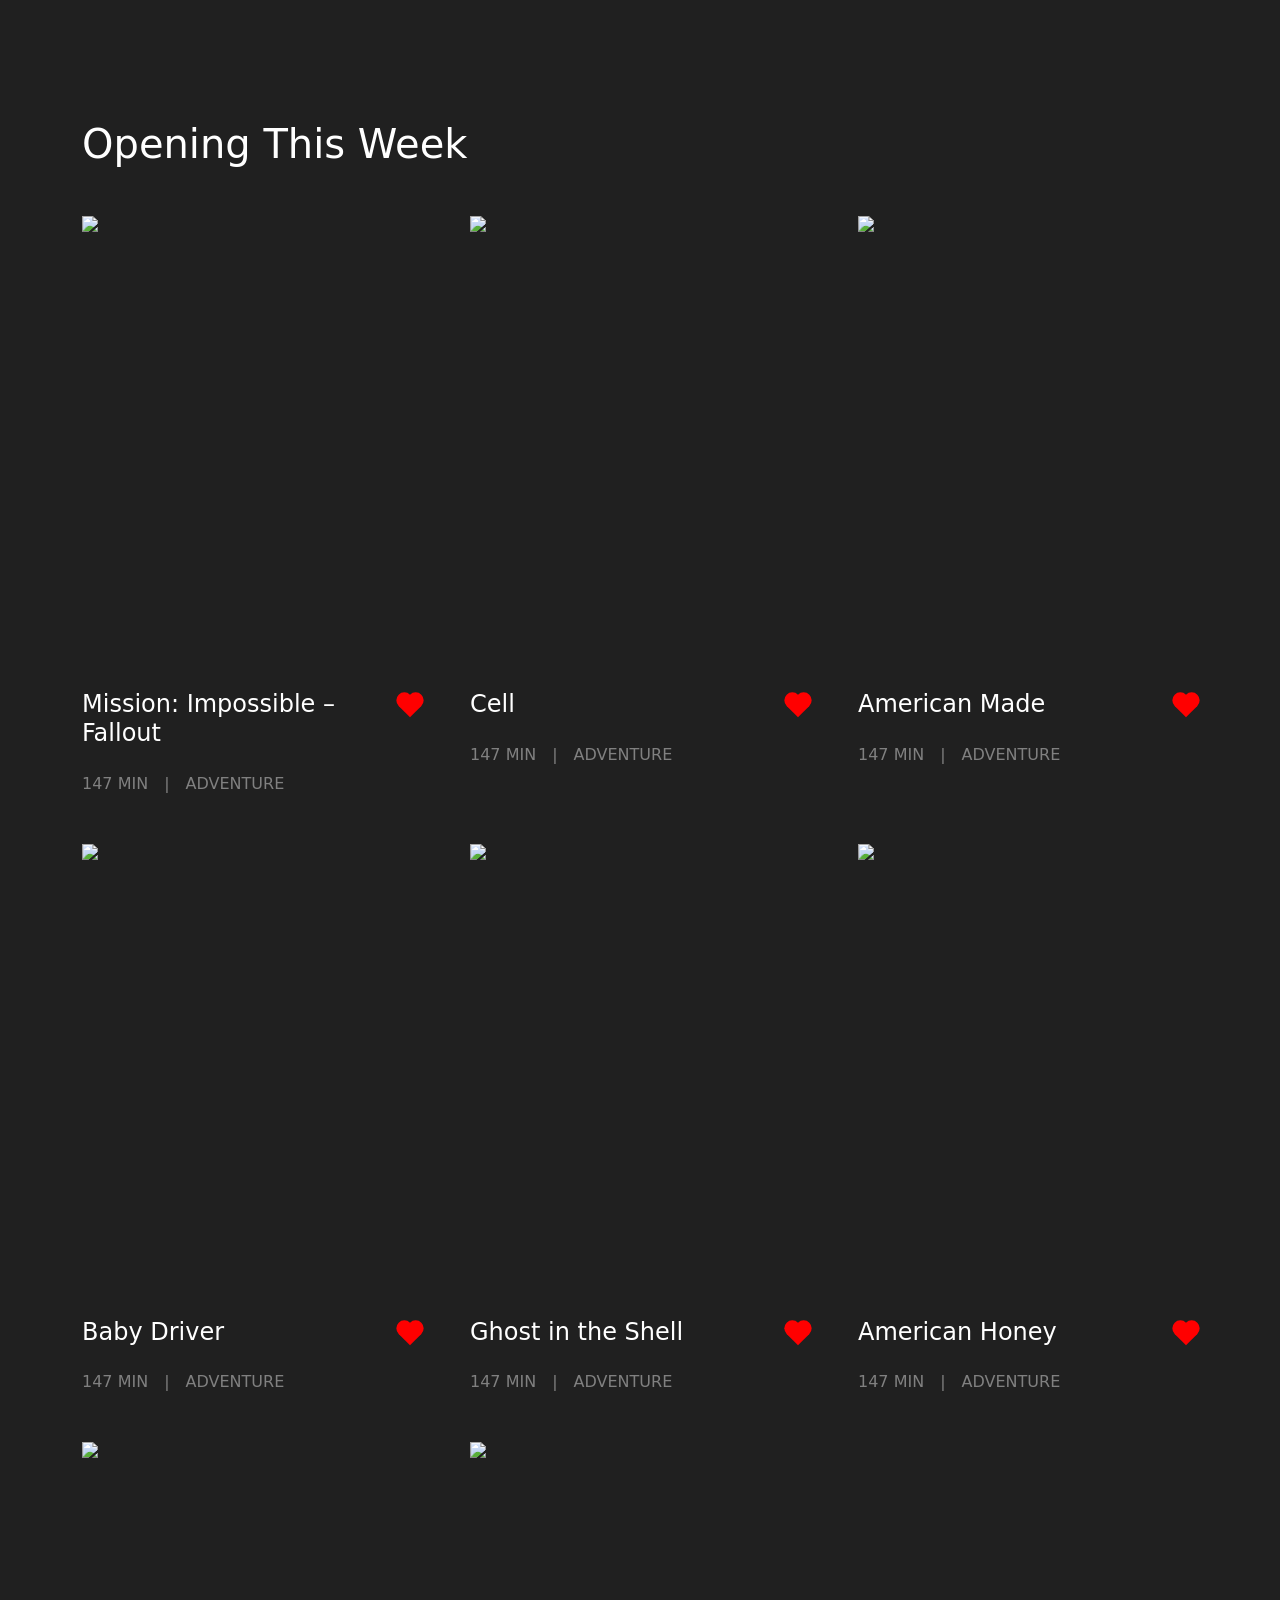
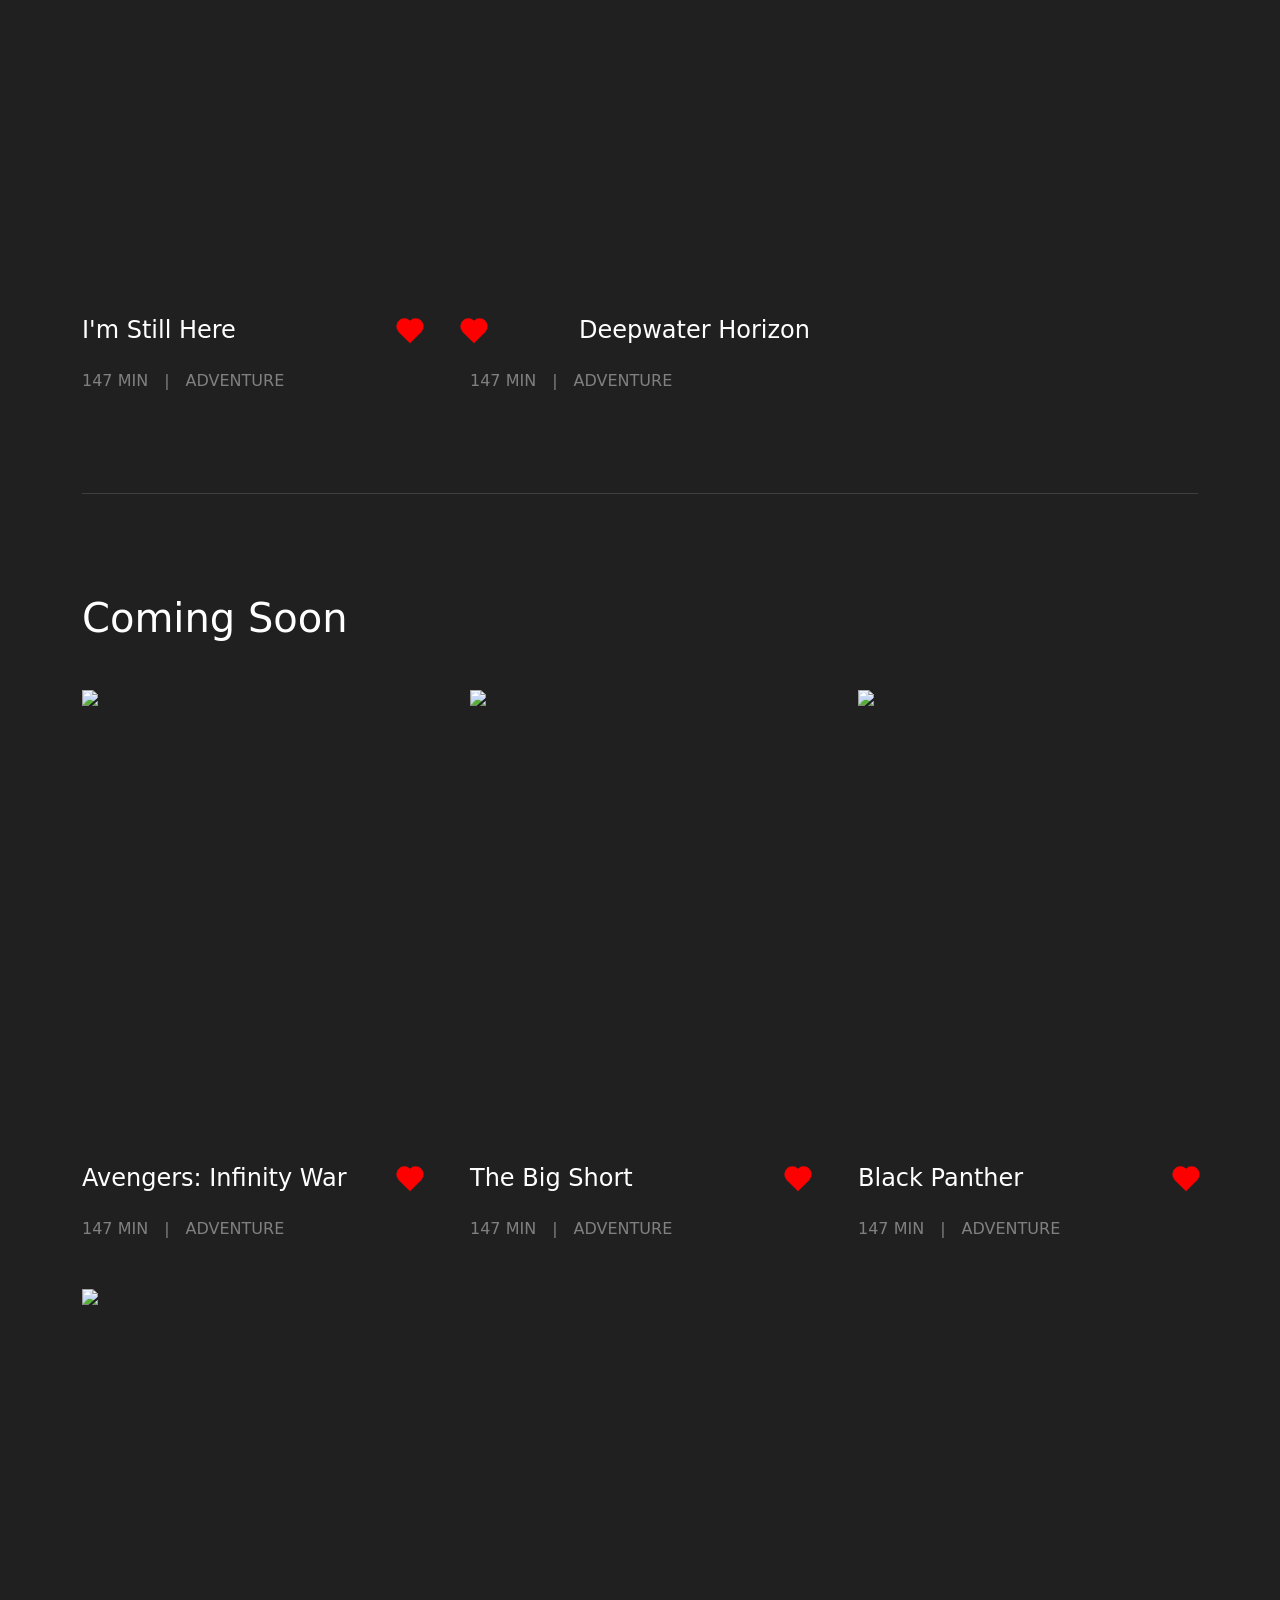
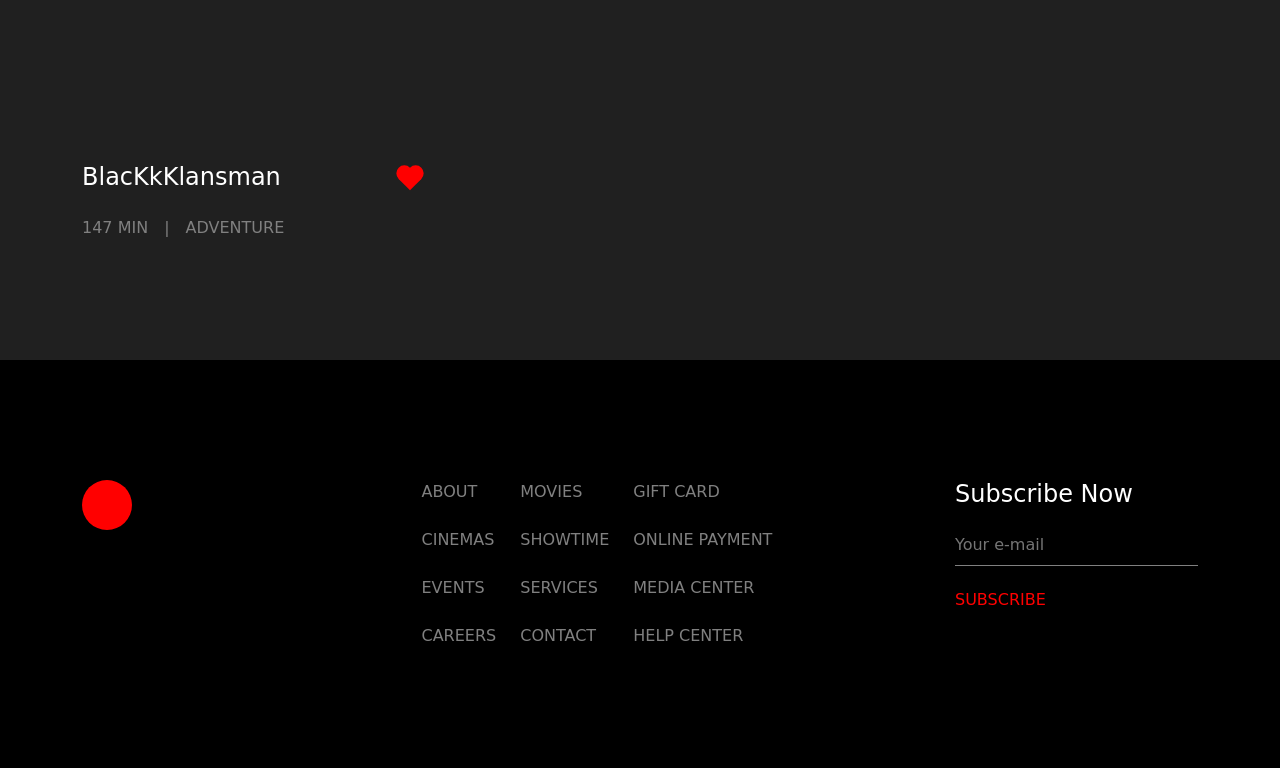
==== project-buildup/html/index.html @ dc5d534c "Add files via upload Jade's base files" ====
<!DOCTYPE html>
<html lang="en">
  <head>
    <meta charset="UTF-8" />
    <meta http-equiv="X-UA-Compatible" content="IE=edge" />
    <meta name="viewport" content="width=device-width, initial-scale=1.0" />
    <!-- Bootstrap CSS -->
    <link
      href="https://cdn.jsdelivr.net/npm/bootstrap@5.2.1/dist/css/bootstrap.min.css"
      rel="stylesheet"
      integrity="sha384-iYQeCzEYFbKjA/T2uDLTpkwGzCiq6soy8tYaI1GyVh/UjpbCx/TYkiZhlZB6+fzT"
      crossorigin="anonymous"
    />
    <!-- Custom CSS -->
    <link rel="stylesheet" href="../css/index.css" />
    <title>Build-Up Project</title>
  </head>
  <body>
    <div class="py-120px">
      <section id="opening-this-week">
        <div class="container">
          <h1 class="mb-5">Opening This Week</h1>
          <div class="row g-5">
            <div class="col-12 col-md-6 col-xl-4 col-xxl-3">
              <div class="card-movie d-flex flex-column g-4">
                <img
                  class="poster"
                  src="https://m.media-amazon.com/images/M/MV5BNjRlZmM0ODktY2RjNS00ZDdjLWJhZGYtNDljNWZkMGM5MTg0XkEyXkFqcGdeQXVyNjAwMjI5MDk@._V1_FMjpg_UX1000_.jpg"
                />
                <div class="d-flex flex-row g-3 justify-content-between">
                  <h4>Mission: Impossible – Fallout</h4>
                  <div class="heart"></div>
                </div>
                <div class="d-flex flex-row g-3">
                  <p>147 MIN</p>
                  <p>|</p>
                  <p>ADVENTURE</p>
                </div>
              </div>
            </div>
            <div class="col-12 col-md-6 col-xl-4 col-xxl-3">
              <div class="card-movie d-flex flex-column g-4">
                <img
                  class="poster"
                  src="https://m.media-amazon.com/images/M/MV5BNzA2Njg5NDAyNF5BMl5BanBnXkFtZTgwNzQxODMxOTE@._V1_.jpg"
                />
                <div class="d-flex flex-row g-3 justify-content-between">
                  <h4>Cell</h4>
                  <div class="heart"></div>
                </div>
                <div class="d-flex flex-row g-3">
                  <p>147 MIN</p>
                  <p>|</p>
                  <p>ADVENTURE</p>
                </div>
              </div>
            </div>
            <div class="col-12 col-md-6 col-xl-4 col-xxl-3">
              <div class="card-movie d-flex flex-column g-4">
                <img
                  class="poster"
                  src="https://m.media-amazon.com/images/M/MV5BMTUxNzUwMjk1Nl5BMl5BanBnXkFtZTgwNDkwODI1MjI@._V1_.jpg"
                />
                <div class="d-flex flex-row g-3 justify-content-between">
                  <h4>American Made</h4>
                  <div class="heart"></div>
                </div>
                <div class="d-flex flex-row g-3">
                  <p>147 MIN</p>
                  <p>|</p>
                  <p>ADVENTURE</p>
                </div>
              </div>
            </div>
            <div class="col-12 col-md-6 col-xl-4 col-xxl-3">
              <div class="card-movie d-flex flex-column g-4">
                <img
                  class="poster"
                  src="https://m.media-amazon.com/images/I/717QDxYBkbL._AC_SY679_.jpg"
                />
                <div class="d-flex flex-row g-3 justify-content-between">
                  <h4>Baby Driver</h4>
                  <div class="heart"></div>
                </div>
                <div class="d-flex flex-row g-3">
                  <p>147 MIN</p>
                  <p>|</p>
                  <p>ADVENTURE</p>
                </div>
              </div>
            </div>
            <div class="col-12 col-md-6 col-xl-4 col-xxl-3">
              <div class="card-movie d-flex flex-column g-4">
                <img
                  class="poster"
                  src="https://m.media-amazon.com/images/M/MV5BMzJiNTI3MjItMGJiMy00YzA1LTg2MTItZmE1ZmRhOWQ0NGY1XkEyXkFqcGdeQXVyOTk4MTM0NQ@@._V1_.jpg"
                />
                <div class="d-flex flex-row g-3 justify-content-between">
                  <h4>Ghost in the Shell</h4>
                  <div class="heart"></div>
                </div>
                <div class="d-flex flex-row g-3">
                  <p>147 MIN</p>
                  <p>|</p>
                  <p>ADVENTURE</p>
                </div>
              </div>
            </div>
            <div class="col-12 col-md-6 col-xl-4 col-xxl-3">
              <div class="card-movie d-flex flex-column g-4">
                <img
                  class="poster"
                  src="https://m.media-amazon.com/images/M/MV5BMTk1MDQxNDQzMV5BMl5BanBnXkFtZTgwNDY1MDQ3OTE@._V1_.jpg"
                />
                <div class="d-flex flex-row g-3 justify-content-between">
                  <h4>American Honey</h4>
                  <div class="heart"></div>
                </div>
                <div class="d-flex flex-row g-3">
                  <p>147 MIN</p>
                  <p>|</p>
                  <p>ADVENTURE</p>
                </div>
              </div>
            </div>
            <div class="col-12 col-md-6 col-xl-4 col-xxl-3">
              <div class="card-movie d-flex flex-column g-4">
                <img
                  class="poster"
                  src="https://m.media-amazon.com/images/M/MV5BNTE5NjA2NzM5Ml5BMl5BanBnXkFtZTcwODg5NTE3Mw@@._V1_.jpg"
                />
                <div class="d-flex flex-row g-3 justify-content-between">
                  <h4>I'm Still Here</h4>
                  <div class="heart"></div>
                </div>
                <div class="d-flex flex-row g-3">
                  <p>147 MIN</p>
                  <p>|</p>
                  <p>ADVENTURE</p>
                </div>
              </div>
            </div>
            <div class="col-12 col-md-6 col-xl-4 col-xxl-3">
              <div class="card-movie d-flex flex-column g-4">
                <img
                  class="poster"
                  src="https://pisces.bbystatic.com/image2/BestBuy_US/images/products/5709/5709847_so.jpg"
                />
                <div class="d-flex flex-row g-3 justify-content-between">
                  <div class="heart"></div>
                  <h4>Deepwater Horizon</h4>
                </div>
                <div class="d-flex flex-row g-3">
                  <p>147 MIN</p>
                  <p>|</p>
                  <p>ADVENTURE</p>
                </div>
              </div>
            </div>
          </div>
        </div>
      </section>
      <div class="container">
        <div class="separator my-100px"></div>
      </div>
      <section id="coming-soon">
        <div class="container">
          <h1 class="mb-5">Coming Soon</h1>
          <div class="row g-5">
            <div class="col-12 col-md-6 col-xl-4 col-xxl-3">
              <div class="card-movie d-flex flex-column g-4">
                <img
                  class="poster"
                  src="https://m.media-amazon.com/images/M/MV5BMjMxNjY2MDU1OV5BMl5BanBnXkFtZTgwNzY1MTUwNTM@._V1_.jpg"
                />
                <div class="d-flex flex-row g-3 justify-content-between">
                  <h4>Avengers: Infinity War</h4>
                  <div class="heart"></div>
                </div>
                <div class="d-flex flex-row g-3">
                  <p>147 MIN</p>
                  <p>|</p>
                  <p>ADVENTURE</p>
                </div>
              </div>
            </div>
            <div class="col-12 col-md-6 col-xl-4 col-xxl-3">
              <div class="card-movie d-flex flex-column g-4">
                <img
                  class="poster"
                  src="https://m.media-amazon.com/images/M/MV5BNDc4MThhN2EtZjMzNC00ZDJmLThiZTgtNThlY2UxZWMzNjdkXkEyXkFqcGdeQXVyNDk3NzU2MTQ@._V1_.jpg"
                />
                <div class="d-flex flex-row g-3 justify-content-between">
                  <h4>The Big Short</h4>
                  <div class="heart"></div>
                </div>
                <div class="d-flex flex-row g-3">
                  <p>147 MIN</p>
                  <p>|</p>
                  <p>ADVENTURE</p>
                </div>
              </div>
            </div>
            <div class="col-12 col-md-6 col-xl-4 col-xxl-3">
              <div class="card-movie d-flex flex-column g-4">
                <img
                  class="poster"
                  src="https://cdn.shopify.com/s/files/1/1057/4964/products/black-panther-vintage-movie-poster-original-1-sheet-27x41_1985x.jpeg?v=1556571865"
                />
                <div class="d-flex flex-row g-3 justify-content-between">
                  <h4>Black Panther</h4>
                  <div class="heart"></div>
                </div>
                <div class="d-flex flex-row g-3">
                  <p>147 MIN</p>
                  <p>|</p>
                  <p>ADVENTURE</p>
                </div>
              </div>
            </div>
            <div class="col-12 col-md-6 col-xl-4 col-xxl-3">
              <div class="card-movie d-flex flex-column g-4">
                <img
                  class="poster"
                  src="https://m.media-amazon.com/images/M/MV5BMjUyOTE1NjI0OF5BMl5BanBnXkFtZTgwMTM4ODQ5NTM@._V1_.jpg"
                />
                <div class="d-flex flex-row g-3 justify-content-between">
                  <h4>BlacKkKlansman</h4>
                  <div class="heart"></div>
                </div>
                <div class="d-flex flex-row g-3">
                  <p>147 MIN</p>
                  <p>|</p>
                  <p>ADVENTURE</p>
                </div>
              </div>
            </div>
          </div>
        </div>
      </section>
    </div>
    <footer class="py-120px">
      <div class="container">
        <div class="row g-5 justify-content-between">
          <div class="col-12 col-xl-3">
            <div class="logo"></div>
          </div>
          <div class="col-12 col-xl-5">
            <div class="d-flex flex-column flex-md-row g-4">
              <div class="d-flex flex-column g-4 flex-shrink-0">
                <p>ABOUT</p>
                <p>CINEMAS</p>
                <p>EVENTS</p>
                <p>CAREERS</p>
              </div>
              <div class="d-flex flex-column g-4 flex-shrink-0">
                <p>MOVIES</p>
                <p>SHOWTIME</p>
                <p>SERVICES</p>
                <p>CONTACT</p>
              </div>
              <div class="d-flex flex-column g-4 flex-shrink-0">
                <p>GIFT CARD</p>
                <p>ONLINE PAYMENT</p>
                <p>MEDIA CENTER</p>
                <p>HELP CENTER</p>
              </div>
            </div>
          </div>
          <div class="col-12 col-xl-3">
            <div class="d-flex flex-column g-4">
              <h4>Subscribe Now</h4>
              <input placeholder="Your e-mail" />
              <h6 class="alt">Subscribe</h6>
            </div>
          </div>
        </div>
      </div>
    </footer>
    <!-- Bootstrap JS -->
    <script
      src="https://cdn.jsdelivr.net/npm/bootstrap@5.2.1/dist/js/bootstrap.bundle.min.js"
      integrity="sha384-u1OknCvxWvY5kfmNBILK2hRnQC3Pr17a+RTT6rIHI7NnikvbZlHgTPOOmMi466C8"
      crossorigin="anonymous"
    ></script>
  </body>
</html>
---- project-buildup/css/index.css ----
*,
h1,
h2,
h3,
h4,
h5,
h6,
p {
  margin: 0px;
}

h1,
h2,
h3,
h4,
h5,
h6 {
  color: #fff;
}

body {
  background-color: #202020;
  color: gray;
}

.d-flex.g-0 {
  gap: 0px;
}
.d-flex.g-1 {
  gap: 4px;
}
.d-flex.g-2 {
  gap: 8px;
}
.d-flex.g-3 {
  gap: 16px;
}
.d-flex.g-4 {
  gap: 24px;
}
.d-flex.g-5 {
  gap: 32px;
}

div.separator {
  background-color: #404040;
  height: 1px;
}

.my-100px {
  margin-bottom: 100px;
  margin-top: 100px;
}
.py-120px {
  padding-bottom: 120px;
  padding-top: 120px;
}

/* Movies */
.poster {
  height: 450px;
  object-fit: cover;
}

/* Heart */
.heart {
  background-color: red;
  flex-shrink: 0;
  height: 16px;
  position: relative;
  top: 8px;
  right: 4px;
  transform: rotate(45deg);
  width: 16px;
}
.heart:before,
.heart:after {
  background-color: red;
  border-radius: 50%;
  content: "";
  height: 16px;
  position: absolute;
  width: 16px;
}
.heart:before {
  bottom: 0px;
  left: -8px;
}
.heart:after {
  right: 0px;
  top: -8px;
}

/* Footer */
footer {
  background-color: black;
}
div.logo {
  background-color: red;
  border-radius: 50%;
  height: 50px;
  width: 50px;
}
input {
  background: transparent;
  border: none;
  border-bottom: 1px solid gray;
  color: lightgray;
  outline: none;
  padding: 0px;
  padding-bottom: 8px;
}
h6.alt {
  color: red;
  cursor: pointer;
  text-transform: uppercase;
}
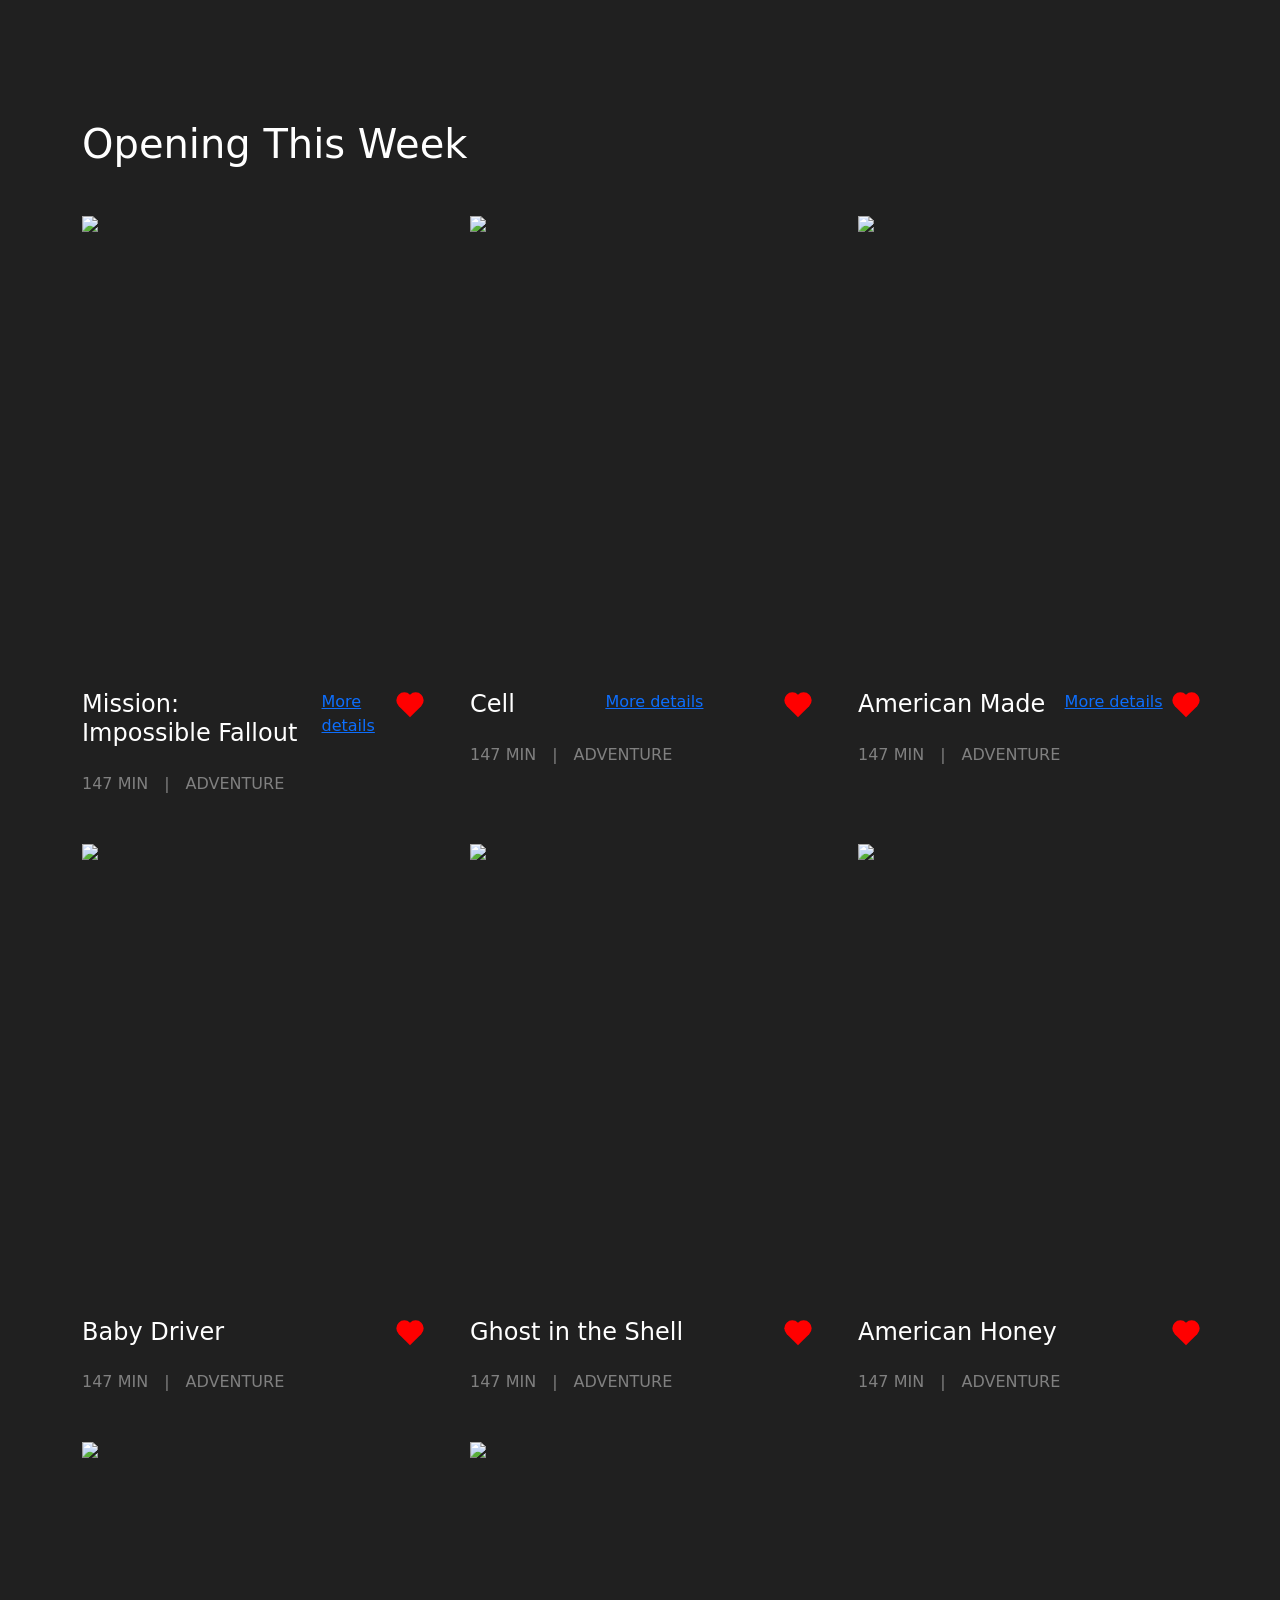
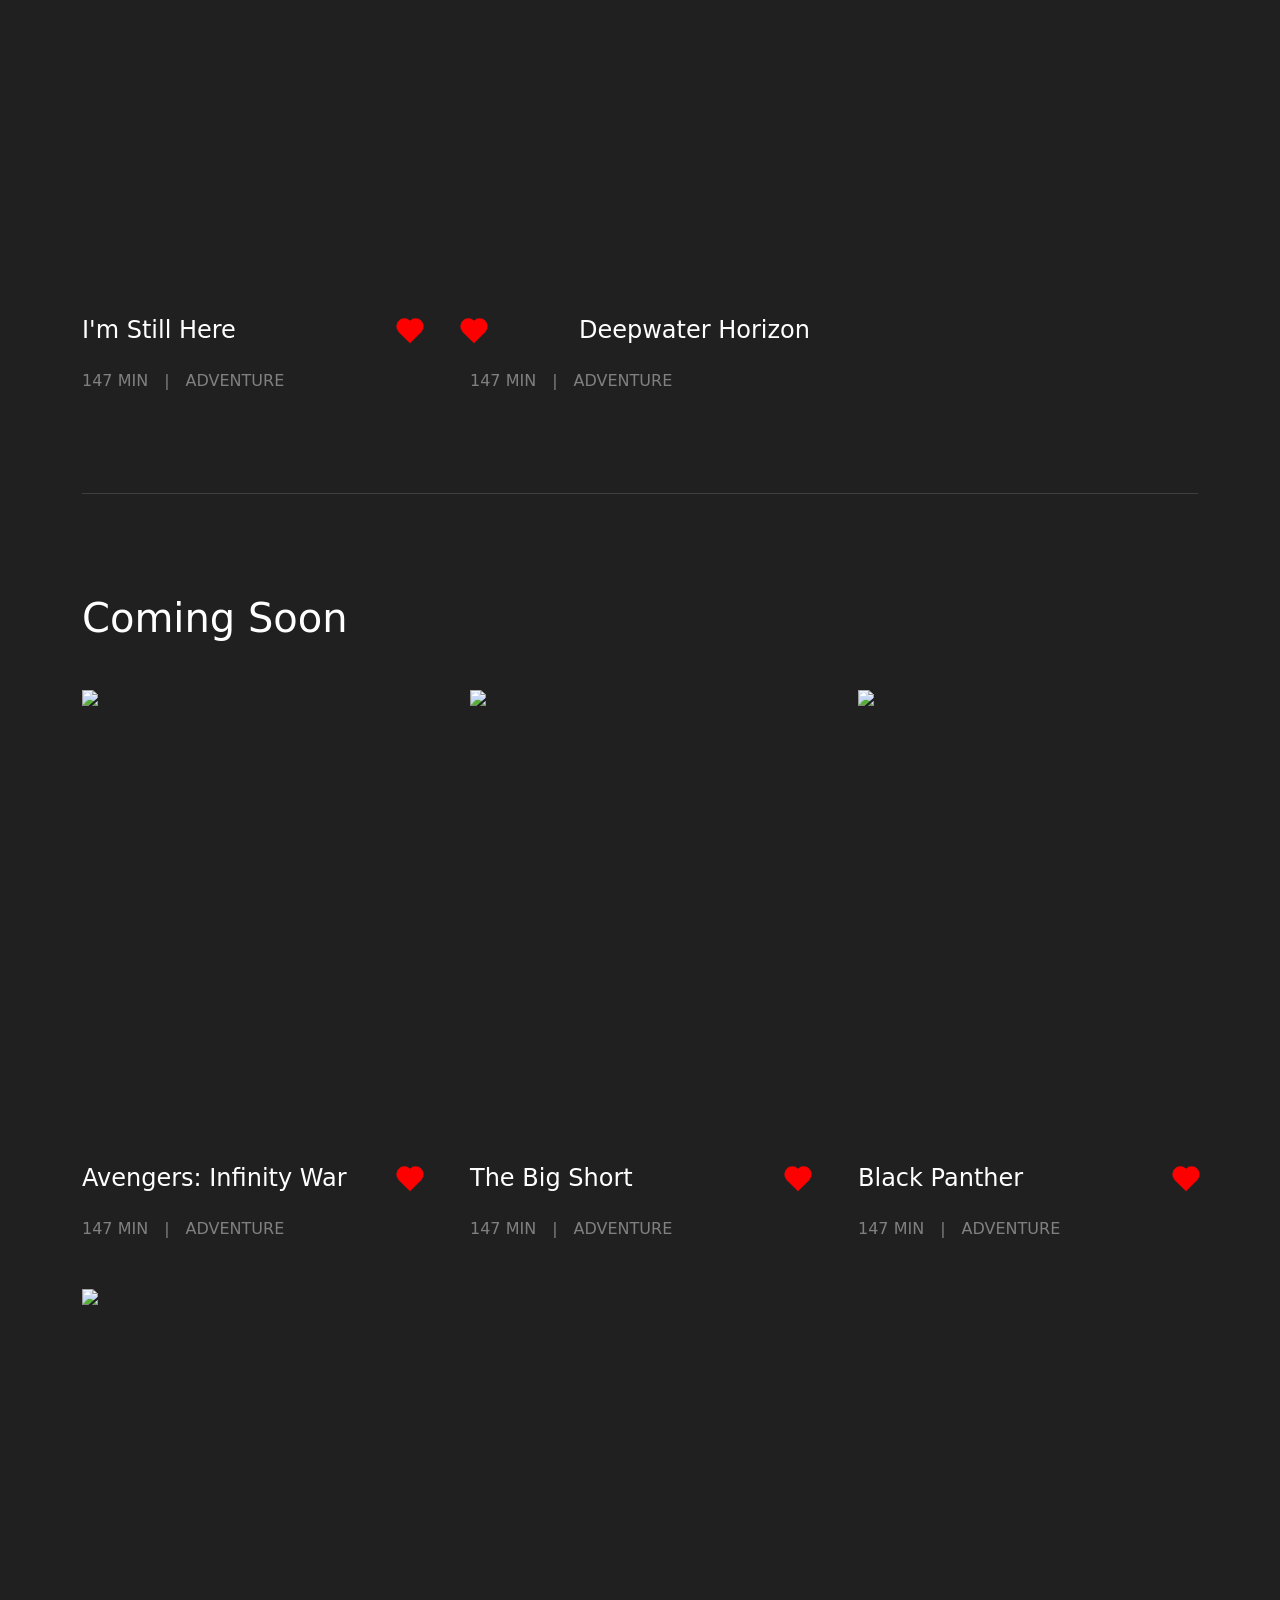
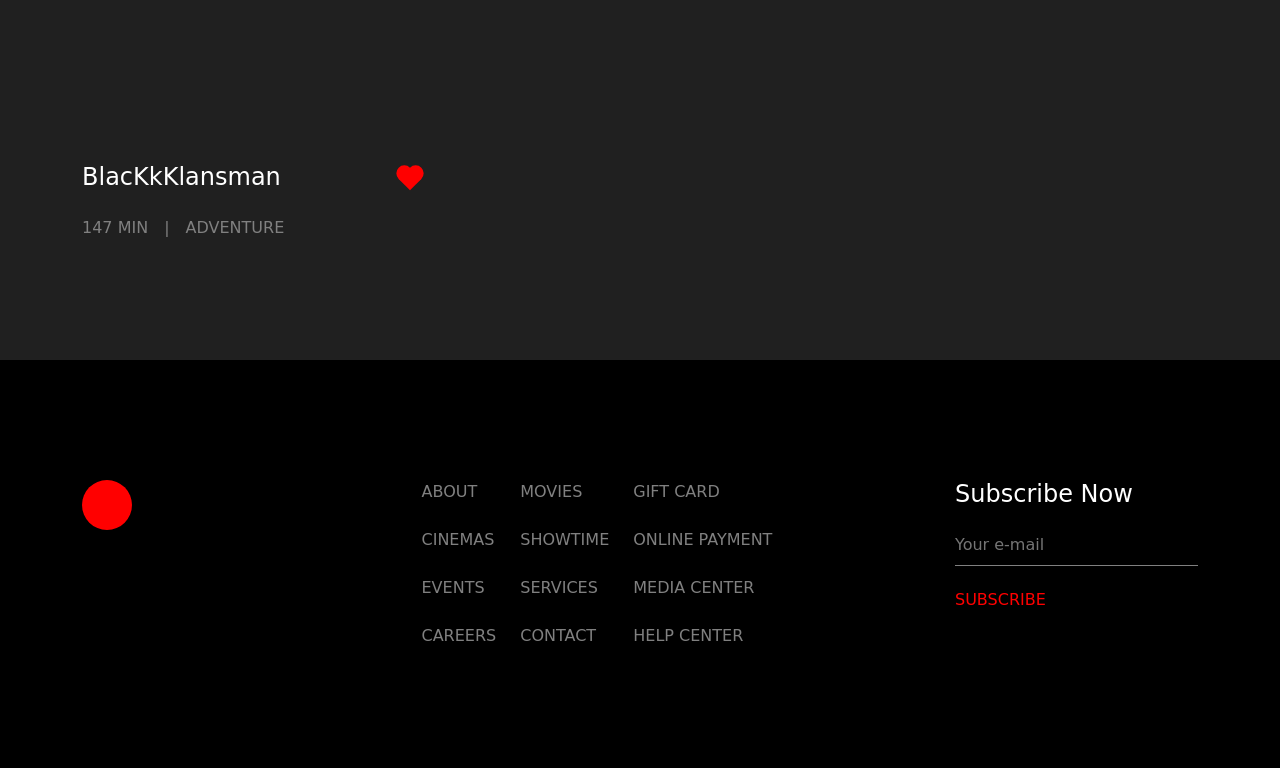
==== commit bcac36ac: "create detailes.js" ====
--- a/project-buildup/html/index.html
+++ b/project-buildup/html/index.html
@@ -1,287 +1,262 @@
 <!DOCTYPE html>
 <html lang="en">
-  <head>
-    <meta charset="UTF-8" />
-    <meta http-equiv="X-UA-Compatible" content="IE=edge" />
-    <meta name="viewport" content="width=device-width, initial-scale=1.0" />
-    <!-- Bootstrap CSS -->
-    <link
-      href="https://cdn.jsdelivr.net/npm/bootstrap@5.2.1/dist/css/bootstrap.min.css"
-      rel="stylesheet"
-      integrity="sha384-iYQeCzEYFbKjA/T2uDLTpkwGzCiq6soy8tYaI1GyVh/UjpbCx/TYkiZhlZB6+fzT"
-      crossorigin="anonymous"
-    />
-    <!-- Custom CSS -->
-    <link rel="stylesheet" href="../css/index.css" />
-    <title>Build-Up Project</title>
-  </head>
-  <body>
-    <div class="py-120px">
-      <section id="opening-this-week">
-        <div class="container">
-          <h1 class="mb-5">Opening This Week</h1>
-          <div class="row g-5">
-            <div class="col-12 col-md-6 col-xl-4 col-xxl-3">
-              <div class="card-movie d-flex flex-column g-4">
-                <img
-                  class="poster"
-                  src="https://m.media-amazon.com/images/M/MV5BNjRlZmM0ODktY2RjNS00ZDdjLWJhZGYtNDljNWZkMGM5MTg0XkEyXkFqcGdeQXVyNjAwMjI5MDk@._V1_FMjpg_UX1000_.jpg"
-                />
-                <div class="d-flex flex-row g-3 justify-content-between">
-                  <h4>Mission: Impossible – Fallout</h4>
-                  <div class="heart"></div>
-                </div>
-                <div class="d-flex flex-row g-3">
-                  <p>147 MIN</p>
-                  <p>|</p>
-                  <p>ADVENTURE</p>
-                </div>
-              </div>
-            </div>
-            <div class="col-12 col-md-6 col-xl-4 col-xxl-3">
-              <div class="card-movie d-flex flex-column g-4">
-                <img
-                  class="poster"
-                  src="https://m.media-amazon.com/images/M/MV5BNzA2Njg5NDAyNF5BMl5BanBnXkFtZTgwNzQxODMxOTE@._V1_.jpg"
-                />
-                <div class="d-flex flex-row g-3 justify-content-between">
-                  <h4>Cell</h4>
-                  <div class="heart"></div>
-                </div>
-                <div class="d-flex flex-row g-3">
-                  <p>147 MIN</p>
-                  <p>|</p>
-                  <p>ADVENTURE</p>
-                </div>
-              </div>
-            </div>
-            <div class="col-12 col-md-6 col-xl-4 col-xxl-3">
-              <div class="card-movie d-flex flex-column g-4">
-                <img
-                  class="poster"
-                  src="https://m.media-amazon.com/images/M/MV5BMTUxNzUwMjk1Nl5BMl5BanBnXkFtZTgwNDkwODI1MjI@._V1_.jpg"
-                />
-                <div class="d-flex flex-row g-3 justify-content-between">
-                  <h4>American Made</h4>
-                  <div class="heart"></div>
-                </div>
-                <div class="d-flex flex-row g-3">
-                  <p>147 MIN</p>
-                  <p>|</p>
-                  <p>ADVENTURE</p>
-                </div>
-              </div>
-            </div>
-            <div class="col-12 col-md-6 col-xl-4 col-xxl-3">
-              <div class="card-movie d-flex flex-column g-4">
-                <img
-                  class="poster"
-                  src="https://m.media-amazon.com/images/I/717QDxYBkbL._AC_SY679_.jpg"
-                />
-                <div class="d-flex flex-row g-3 justify-content-between">
-                  <h4>Baby Driver</h4>
-                  <div class="heart"></div>
-                </div>
-                <div class="d-flex flex-row g-3">
-                  <p>147 MIN</p>
-                  <p>|</p>
-                  <p>ADVENTURE</p>
-                </div>
-              </div>
-            </div>
-            <div class="col-12 col-md-6 col-xl-4 col-xxl-3">
-              <div class="card-movie d-flex flex-column g-4">
-                <img
-                  class="poster"
-                  src="https://m.media-amazon.com/images/M/MV5BMzJiNTI3MjItMGJiMy00YzA1LTg2MTItZmE1ZmRhOWQ0NGY1XkEyXkFqcGdeQXVyOTk4MTM0NQ@@._V1_.jpg"
-                />
-                <div class="d-flex flex-row g-3 justify-content-between">
-                  <h4>Ghost in the Shell</h4>
-                  <div class="heart"></div>
-                </div>
-                <div class="d-flex flex-row g-3">
-                  <p>147 MIN</p>
-                  <p>|</p>
-                  <p>ADVENTURE</p>
-                </div>
-              </div>
-            </div>
-            <div class="col-12 col-md-6 col-xl-4 col-xxl-3">
-              <div class="card-movie d-flex flex-column g-4">
-                <img
-                  class="poster"
-                  src="https://m.media-amazon.com/images/M/MV5BMTk1MDQxNDQzMV5BMl5BanBnXkFtZTgwNDY1MDQ3OTE@._V1_.jpg"
-                />
-                <div class="d-flex flex-row g-3 justify-content-between">
-                  <h4>American Honey</h4>
-                  <div class="heart"></div>
-                </div>
-                <div class="d-flex flex-row g-3">
-                  <p>147 MIN</p>
-                  <p>|</p>
-                  <p>ADVENTURE</p>
-                </div>
-              </div>
-            </div>
-            <div class="col-12 col-md-6 col-xl-4 col-xxl-3">
-              <div class="card-movie d-flex flex-column g-4">
-                <img
-                  class="poster"
-                  src="https://m.media-amazon.com/images/M/MV5BNTE5NjA2NzM5Ml5BMl5BanBnXkFtZTcwODg5NTE3Mw@@._V1_.jpg"
-                />
-                <div class="d-flex flex-row g-3 justify-content-between">
-                  <h4>I'm Still Here</h4>
-                  <div class="heart"></div>
-                </div>
-                <div class="d-flex flex-row g-3">
-                  <p>147 MIN</p>
-                  <p>|</p>
-                  <p>ADVENTURE</p>
-                </div>
-              </div>
-            </div>
-            <div class="col-12 col-md-6 col-xl-4 col-xxl-3">
-              <div class="card-movie d-flex flex-column g-4">
-                <img
-                  class="poster"
-                  src="https://pisces.bbystatic.com/image2/BestBuy_US/images/products/5709/5709847_so.jpg"
-                />
-                <div class="d-flex flex-row g-3 justify-content-between">
-                  <div class="heart"></div>
-                  <h4>Deepwater Horizon</h4>
-                </div>
-                <div class="d-flex flex-row g-3">
-                  <p>147 MIN</p>
-                  <p>|</p>
-                  <p>ADVENTURE</p>
-                </div>
-              </div>
-            </div>
-          </div>
-        </div>
-      </section>
+
+<head>
+  <meta charset="UTF-8" />
+  <meta http-equiv="X-UA-Compatible" content="IE=edge" />
+  <meta name="viewport" content="width=device-width, initial-scale=1.0" />
+  <!-- Bootstrap CSS -->
+  <link href="https://cdn.jsdelivr.net/npm/bootstrap@5.2.1/dist/css/bootstrap.min.css" rel="stylesheet"
+    integrity="sha384-iYQeCzEYFbKjA/T2uDLTpkwGzCiq6soy8tYaI1GyVh/UjpbCx/TYkiZhlZB6+fzT" crossorigin="anonymous" />
+  <!-- Custom CSS -->
+  <link rel="stylesheet" href="../css/index.css" />
+  <title>Build-Up Project</title>
+</head>
+
+<body>
+  <div class="py-120px">
+    <section id="opening-this-week">
       <div class="container">
-        <div class="separator my-100px"></div>
+        <h1 class="mb-5">Opening This Week</h1>
+        <div class="row g-5">
+          <div class="col-12 col-md-6 col-xl-4 col-xxl-3">
+            <div class="card-movie d-flex flex-column g-4">
+              <img class="poster"
+                src="https://m.media-amazon.com/images/M/MV5BNjRlZmM0ODktY2RjNS00ZDdjLWJhZGYtNDljNWZkMGM5MTg0XkEyXkFqcGdeQXVyNjAwMjI5MDk@._V1_FMjpg_UX1000_.jpg" />
+              <div class="d-flex flex-row g-3 justify-content-between">
+                <h4>Mission: Impossible Fallout</h4>
+                <a class="moredetails" href="../html/details.html">More details</a>
+                <div class="heart"></div>
+              </div>
+              <div class="d-flex flex-row g-3">
+                <p>147 MIN</p>
+                <p>|</p>
+                <p>ADVENTURE</p>
+              </div>
+            </div>
+          </div>
+          <div class="col-12 col-md-6 col-xl-4 col-xxl-3">
+            <div class="card-movie d-flex flex-column g-4">
+              <img class="poster"
+                src="https://m.media-amazon.com/images/M/MV5BNzA2Njg5NDAyNF5BMl5BanBnXkFtZTgwNzQxODMxOTE@._V1_.jpg" />
+              <div class="d-flex flex-row g-3 justify-content-between">
+                <h4>Cell</h4>
+                <a class="moredetails" href="../html/details.html">More details</a>
+                <div class="heart"></div>
+              </div>
+              <div class="d-flex flex-row g-3">
+                <p>147 MIN</p>
+                <p>|</p>
+                <p>ADVENTURE</p>
+              </div>
+            </div>
+          </div>
+          <div class="col-12 col-md-6 col-xl-4 col-xxl-3">
+            <div class="card-movie d-flex flex-column g-4">
+              <img class="poster"
+                src="https://m.media-amazon.com/images/M/MV5BMTUxNzUwMjk1Nl5BMl5BanBnXkFtZTgwNDkwODI1MjI@._V1_.jpg" />
+              <div class="d-flex flex-row g-3 justify-content-between">
+                <h4>American Made</h4>
+                <a class="moredetails" href="../html/details.html">More details</a>
+                <div class="heart"></div>
+              </div>
+              <div class="d-flex flex-row g-3">
+                <p>147 MIN</p>
+                <p>|</p>
+                <p>ADVENTURE</p>
+              </div>
+            </div>
+          </div>
+          <div class="col-12 col-md-6 col-xl-4 col-xxl-3">
+            <div class="card-movie d-flex flex-column g-4">
+              <img class="poster" src="https://m.media-amazon.com/images/I/717QDxYBkbL._AC_SY679_.jpg" />
+              <div class="d-flex flex-row g-3 justify-content-between">
+                <h4>Baby Driver</h4>
+                <div class="heart"></div>
+              </div>
+              <div class="d-flex flex-row g-3">
+                <p>147 MIN</p>
+                <p>|</p>
+                <p>ADVENTURE</p>
+              </div>
+            </div>
+          </div>
+          <div class="col-12 col-md-6 col-xl-4 col-xxl-3">
+            <div class="card-movie d-flex flex-column g-4">
+              <img class="poster"
+                src="https://m.media-amazon.com/images/M/MV5BMzJiNTI3MjItMGJiMy00YzA1LTg2MTItZmE1ZmRhOWQ0NGY1XkEyXkFqcGdeQXVyOTk4MTM0NQ@@._V1_.jpg" />
+              <div class="d-flex flex-row g-3 justify-content-between">
+                <h4>Ghost in the Shell</h4>
+                <div class="heart"></div>
+              </div>
+              <div class="d-flex flex-row g-3">
+                <p>147 MIN</p>
+                <p>|</p>
+                <p>ADVENTURE</p>
+              </div>
+            </div>
+          </div>
+          <div class="col-12 col-md-6 col-xl-4 col-xxl-3">
+            <div class="card-movie d-flex flex-column g-4">
+              <img class="poster"
+                src="https://m.media-amazon.com/images/M/MV5BMTk1MDQxNDQzMV5BMl5BanBnXkFtZTgwNDY1MDQ3OTE@._V1_.jpg" />
+              <div class="d-flex flex-row g-3 justify-content-between">
+                <h4>American Honey</h4>
+                <div class="heart"></div>
+              </div>
+              <div class="d-flex flex-row g-3">
+                <p>147 MIN</p>
+                <p>|</p>
+                <p>ADVENTURE</p>
+              </div>
+            </div>
+          </div>
+          <div class="col-12 col-md-6 col-xl-4 col-xxl-3">
+            <div class="card-movie d-flex flex-column g-4">
+              <img class="poster"
+                src="https://m.media-amazon.com/images/M/MV5BNTE5NjA2NzM5Ml5BMl5BanBnXkFtZTcwODg5NTE3Mw@@._V1_.jpg" />
+              <div class="d-flex flex-row g-3 justify-content-between">
+                <h4>I'm Still Here</h4>
+                <div class="heart"></div>
+              </div>
+              <div class="d-flex flex-row g-3">
+                <p>147 MIN</p>
+                <p>|</p>
+                <p>ADVENTURE</p>
+              </div>
+            </div>
+          </div>
+          <div class="col-12 col-md-6 col-xl-4 col-xxl-3">
+            <div class="card-movie d-flex flex-column g-4">
+              <img class="poster"
+                src="https://pisces.bbystatic.com/image2/BestBuy_US/images/products/5709/5709847_so.jpg" />
+              <div class="d-flex flex-row g-3 justify-content-between">
+                <div class="heart"></div>
+                <h4>Deepwater Horizon</h4>
+              </div>
+              <div class="d-flex flex-row g-3">
+                <p>147 MIN</p>
+                <p>|</p>
+                <p>ADVENTURE</p>
+              </div>
+            </div>
+          </div>
+        </div>
       </div>
-      <section id="coming-soon">
-        <div class="container">
-          <h1 class="mb-5">Coming Soon</h1>
-          <div class="row g-5">
-            <div class="col-12 col-md-6 col-xl-4 col-xxl-3">
-              <div class="card-movie d-flex flex-column g-4">
-                <img
-                  class="poster"
-                  src="https://m.media-amazon.com/images/M/MV5BMjMxNjY2MDU1OV5BMl5BanBnXkFtZTgwNzY1MTUwNTM@._V1_.jpg"
-                />
-                <div class="d-flex flex-row g-3 justify-content-between">
-                  <h4>Avengers: Infinity War</h4>
-                  <div class="heart"></div>
-                </div>
-                <div class="d-flex flex-row g-3">
-                  <p>147 MIN</p>
-                  <p>|</p>
-                  <p>ADVENTURE</p>
-                </div>
-              </div>
-            </div>
-            <div class="col-12 col-md-6 col-xl-4 col-xxl-3">
-              <div class="card-movie d-flex flex-column g-4">
-                <img
-                  class="poster"
-                  src="https://m.media-amazon.com/images/M/MV5BNDc4MThhN2EtZjMzNC00ZDJmLThiZTgtNThlY2UxZWMzNjdkXkEyXkFqcGdeQXVyNDk3NzU2MTQ@._V1_.jpg"
-                />
-                <div class="d-flex flex-row g-3 justify-content-between">
-                  <h4>The Big Short</h4>
-                  <div class="heart"></div>
-                </div>
-                <div class="d-flex flex-row g-3">
-                  <p>147 MIN</p>
-                  <p>|</p>
-                  <p>ADVENTURE</p>
-                </div>
-              </div>
-            </div>
-            <div class="col-12 col-md-6 col-xl-4 col-xxl-3">
-              <div class="card-movie d-flex flex-column g-4">
-                <img
-                  class="poster"
-                  src="https://cdn.shopify.com/s/files/1/1057/4964/products/black-panther-vintage-movie-poster-original-1-sheet-27x41_1985x.jpeg?v=1556571865"
-                />
-                <div class="d-flex flex-row g-3 justify-content-between">
-                  <h4>Black Panther</h4>
-                  <div class="heart"></div>
-                </div>
-                <div class="d-flex flex-row g-3">
-                  <p>147 MIN</p>
-                  <p>|</p>
-                  <p>ADVENTURE</p>
-                </div>
-              </div>
-            </div>
-            <div class="col-12 col-md-6 col-xl-4 col-xxl-3">
-              <div class="card-movie d-flex flex-column g-4">
-                <img
-                  class="poster"
-                  src="https://m.media-amazon.com/images/M/MV5BMjUyOTE1NjI0OF5BMl5BanBnXkFtZTgwMTM4ODQ5NTM@._V1_.jpg"
-                />
-                <div class="d-flex flex-row g-3 justify-content-between">
-                  <h4>BlacKkKlansman</h4>
-                  <div class="heart"></div>
-                </div>
-                <div class="d-flex flex-row g-3">
-                  <p>147 MIN</p>
-                  <p>|</p>
-                  <p>ADVENTURE</p>
-                </div>
-              </div>
-            </div>
-          </div>
-        </div>
-      </section>
+    </section>
+    <div class="container">
+      <div class="separator my-100px"></div>
     </div>
-    <footer class="py-120px">
+    <section id="coming-soon">
       <div class="container">
-        <div class="row g-5 justify-content-between">
-          <div class="col-12 col-xl-3">
-            <div class="logo"></div>
-          </div>
-          <div class="col-12 col-xl-5">
-            <div class="d-flex flex-column flex-md-row g-4">
-              <div class="d-flex flex-column g-4 flex-shrink-0">
-                <p>ABOUT</p>
-                <p>CINEMAS</p>
-                <p>EVENTS</p>
-                <p>CAREERS</p>
-              </div>
-              <div class="d-flex flex-column g-4 flex-shrink-0">
-                <p>MOVIES</p>
-                <p>SHOWTIME</p>
-                <p>SERVICES</p>
-                <p>CONTACT</p>
-              </div>
-              <div class="d-flex flex-column g-4 flex-shrink-0">
-                <p>GIFT CARD</p>
-                <p>ONLINE PAYMENT</p>
-                <p>MEDIA CENTER</p>
-                <p>HELP CENTER</p>
-              </div>
-            </div>
-          </div>
-          <div class="col-12 col-xl-3">
-            <div class="d-flex flex-column g-4">
-              <h4>Subscribe Now</h4>
-              <input placeholder="Your e-mail" />
-              <h6 class="alt">Subscribe</h6>
+        <h1 class="mb-5">Coming Soon</h1>
+        <div class="row g-5">
+          <div class="col-12 col-md-6 col-xl-4 col-xxl-3">
+            <div class="card-movie d-flex flex-column g-4">
+              <img class="poster"
+                src="https://m.media-amazon.com/images/M/MV5BMjMxNjY2MDU1OV5BMl5BanBnXkFtZTgwNzY1MTUwNTM@._V1_.jpg" />
+              <div class="d-flex flex-row g-3 justify-content-between">
+                <h4>Avengers: Infinity War</h4>
+                <div class="heart"></div>
+              </div>
+              <div class="d-flex flex-row g-3">
+                <p>147 MIN</p>
+                <p>|</p>
+                <p>ADVENTURE</p>
+              </div>
+            </div>
+          </div>
+          <div class="col-12 col-md-6 col-xl-4 col-xxl-3">
+            <div class="card-movie d-flex flex-column g-4">
+              <img class="poster"
+                src="https://m.media-amazon.com/images/M/MV5BNDc4MThhN2EtZjMzNC00ZDJmLThiZTgtNThlY2UxZWMzNjdkXkEyXkFqcGdeQXVyNDk3NzU2MTQ@._V1_.jpg" />
+              <div class="d-flex flex-row g-3 justify-content-between">
+                <h4>The Big Short</h4>
+                <div class="heart"></div>
+              </div>
+              <div class="d-flex flex-row g-3">
+                <p>147 MIN</p>
+                <p>|</p>
+                <p>ADVENTURE</p>
+              </div>
+            </div>
+          </div>
+          <div class="col-12 col-md-6 col-xl-4 col-xxl-3">
+            <div class="card-movie d-flex flex-column g-4">
+              <img class="poster"
+                src="https://cdn.shopify.com/s/files/1/1057/4964/products/black-panther-vintage-movie-poster-original-1-sheet-27x41_1985x.jpeg?v=1556571865" />
+              <div class="d-flex flex-row g-3 justify-content-between">
+                <h4>Black Panther</h4>
+                <div class="heart"></div>
+              </div>
+              <div class="d-flex flex-row g-3">
+                <p>147 MIN</p>
+                <p>|</p>
+                <p>ADVENTURE</p>
+              </div>
+            </div>
+          </div>
+          <div class="col-12 col-md-6 col-xl-4 col-xxl-3">
+            <div class="card-movie d-flex flex-column g-4">
+              <img class="poster"
+                src="https://m.media-amazon.com/images/M/MV5BMjUyOTE1NjI0OF5BMl5BanBnXkFtZTgwMTM4ODQ5NTM@._V1_.jpg" />
+              <div class="d-flex flex-row g-3 justify-content-between">
+                <h4>BlacKkKlansman</h4>
+                <div class="heart"></div>
+              </div>
+              <div class="d-flex flex-row g-3">
+                <p>147 MIN</p>
+                <p>|</p>
+                <p>ADVENTURE</p>
+              </div>
             </div>
           </div>
         </div>
       </div>
-    </footer>
-    <!-- Bootstrap JS -->
-    <script
-      src="https://cdn.jsdelivr.net/npm/bootstrap@5.2.1/dist/js/bootstrap.bundle.min.js"
-      integrity="sha384-u1OknCvxWvY5kfmNBILK2hRnQC3Pr17a+RTT6rIHI7NnikvbZlHgTPOOmMi466C8"
-      crossorigin="anonymous"
-    ></script>
-  </body>
-</html>
+    </section>
+  </div>
+  <footer class="py-120px">
+    <div class="container">
+      <div class="row g-5 justify-content-between">
+        <div class="col-12 col-xl-3">
+          <div class="logo"></div>
+        </div>
+        <div class="col-12 col-xl-5">
+          <div class="d-flex flex-column flex-md-row g-4">
+            <div class="d-flex flex-column g-4 flex-shrink-0">
+              <p>ABOUT</p>
+              <p>CINEMAS</p>
+              <p>EVENTS</p>
+              <p>CAREERS</p>
+            </div>
+            <div class="d-flex flex-column g-4 flex-shrink-0">
+              <p>MOVIES</p>
+              <p>SHOWTIME</p>
+              <p>SERVICES</p>
+              <p>CONTACT</p>
+            </div>
+            <div class="d-flex flex-column g-4 flex-shrink-0">
+              <p>GIFT CARD</p>
+              <p>ONLINE PAYMENT</p>
+              <p>MEDIA CENTER</p>
+              <p>HELP CENTER</p>
+            </div>
+          </div>
+        </div>
+        <div class="col-12 col-xl-3">
+          <div class="d-flex flex-column g-4">
+            <h4>Subscribe Now</h4>
+            <input placeholder="Your e-mail" />
+            <h6 class="alt">Subscribe</h6>
+          </div>
+        </div>
+      </div>
+    </div>
+  </footer>
+  <!-- Bootstrap JS -->
+  <script src="https://cdn.jsdelivr.net/npm/bootstrap@5.2.1/dist/js/bootstrap.bundle.min.js"
+    integrity="sha384-u1OknCvxWvY5kfmNBILK2hRnQC3Pr17a+RTT6rIHI7NnikvbZlHgTPOOmMi466C8" crossorigin="anonymous">
+  </script>
+</body>
+
+</html>
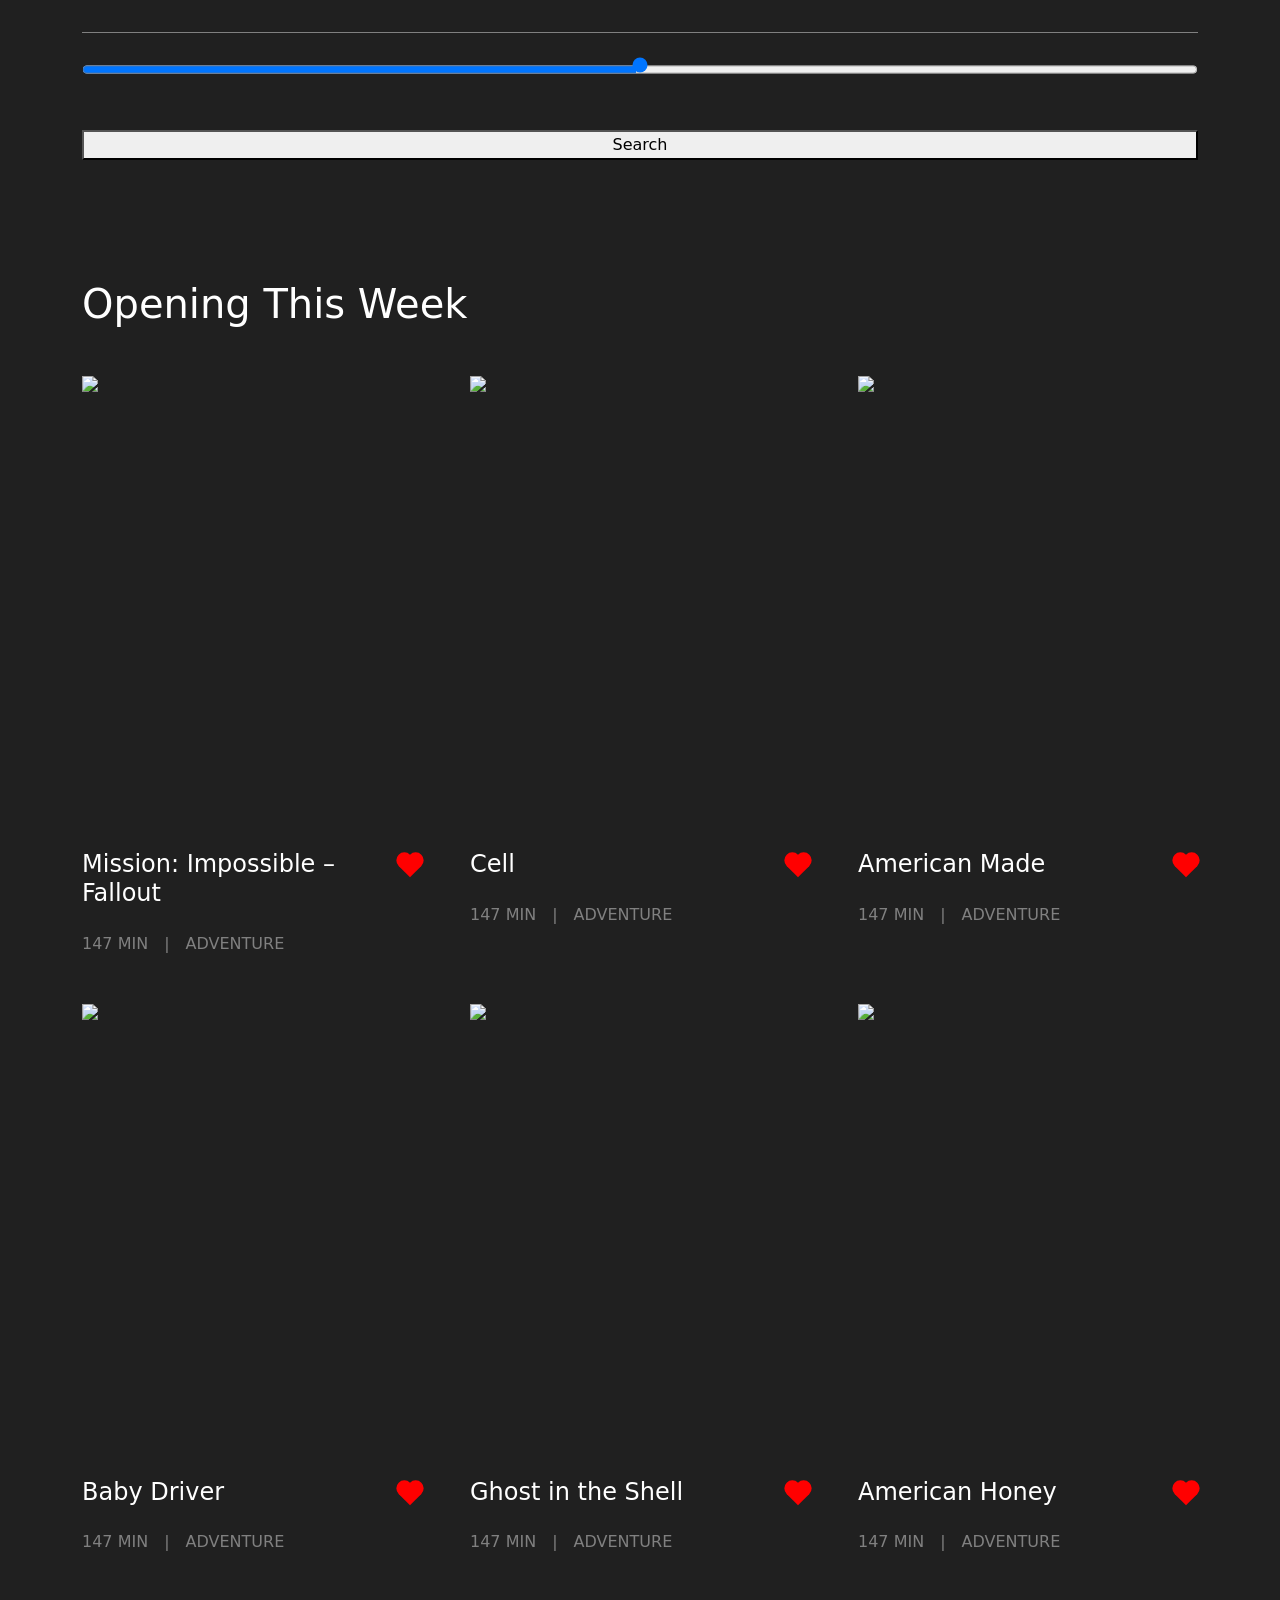
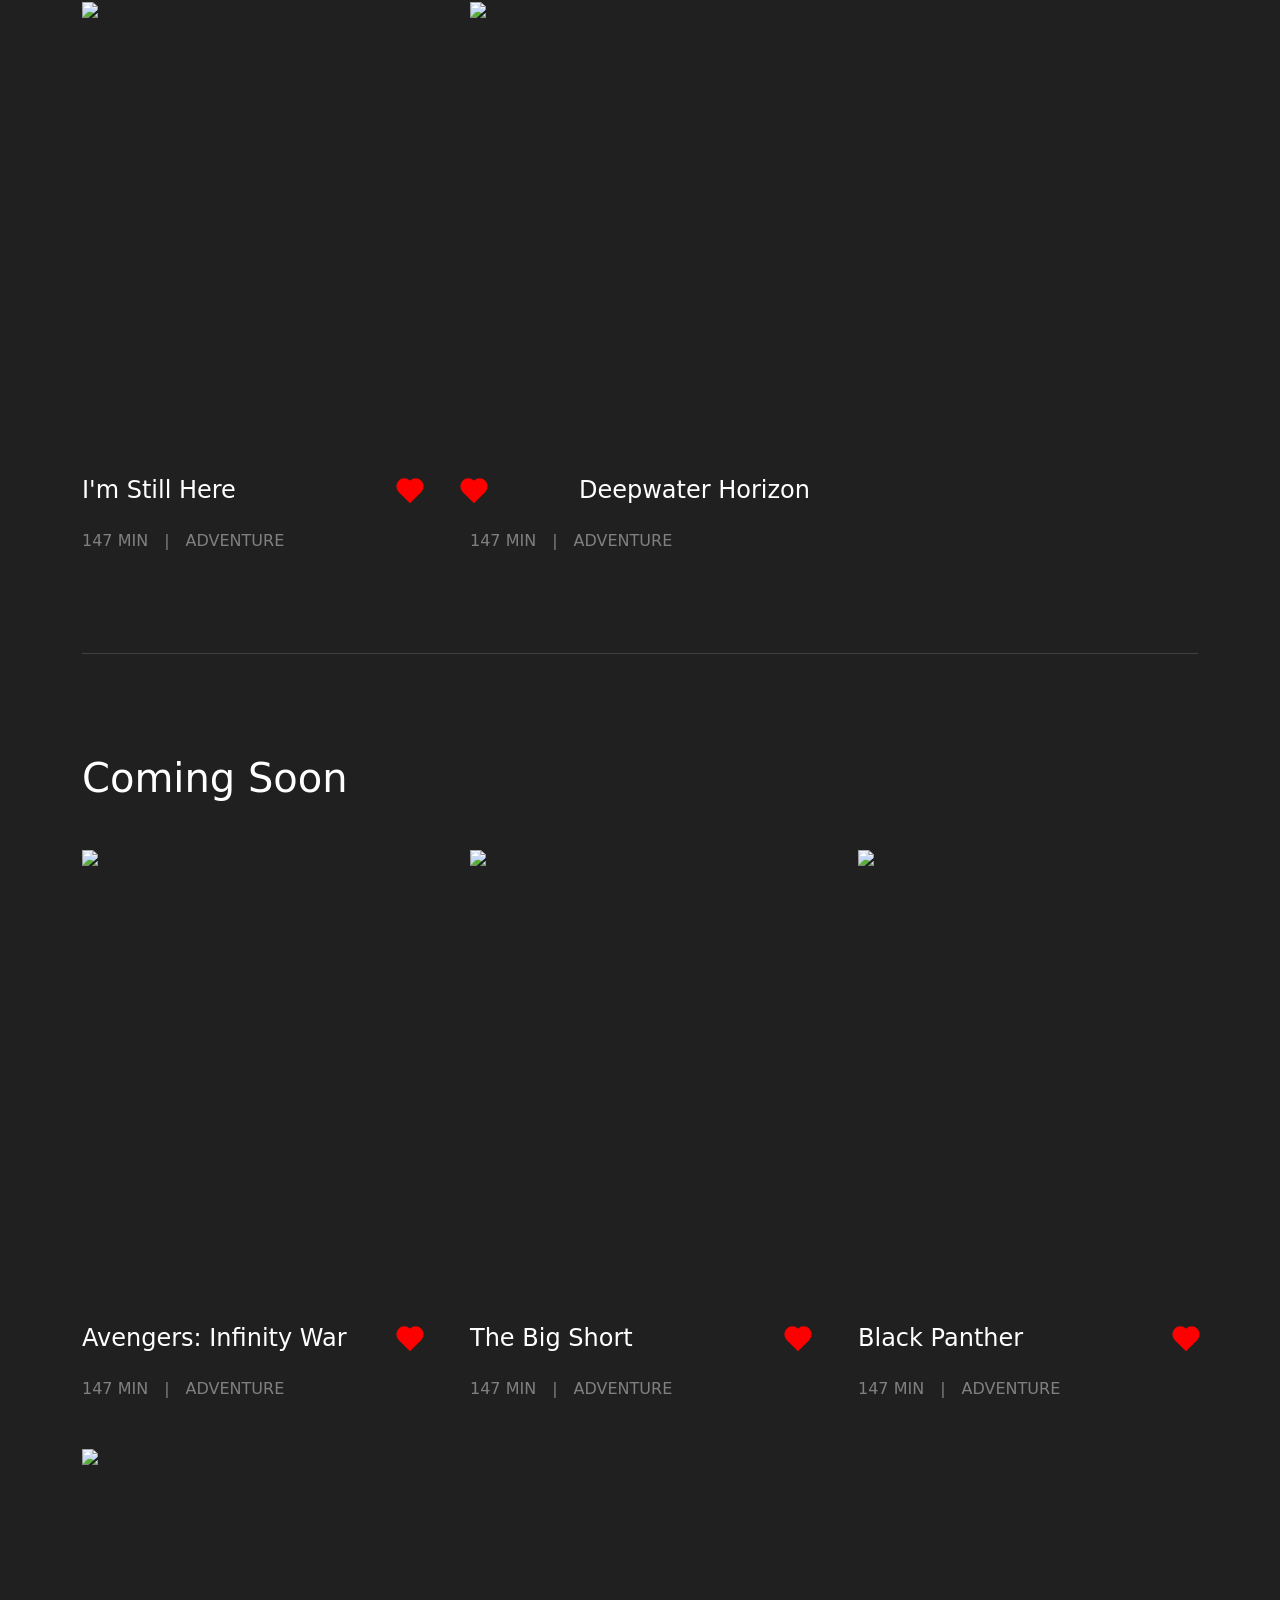
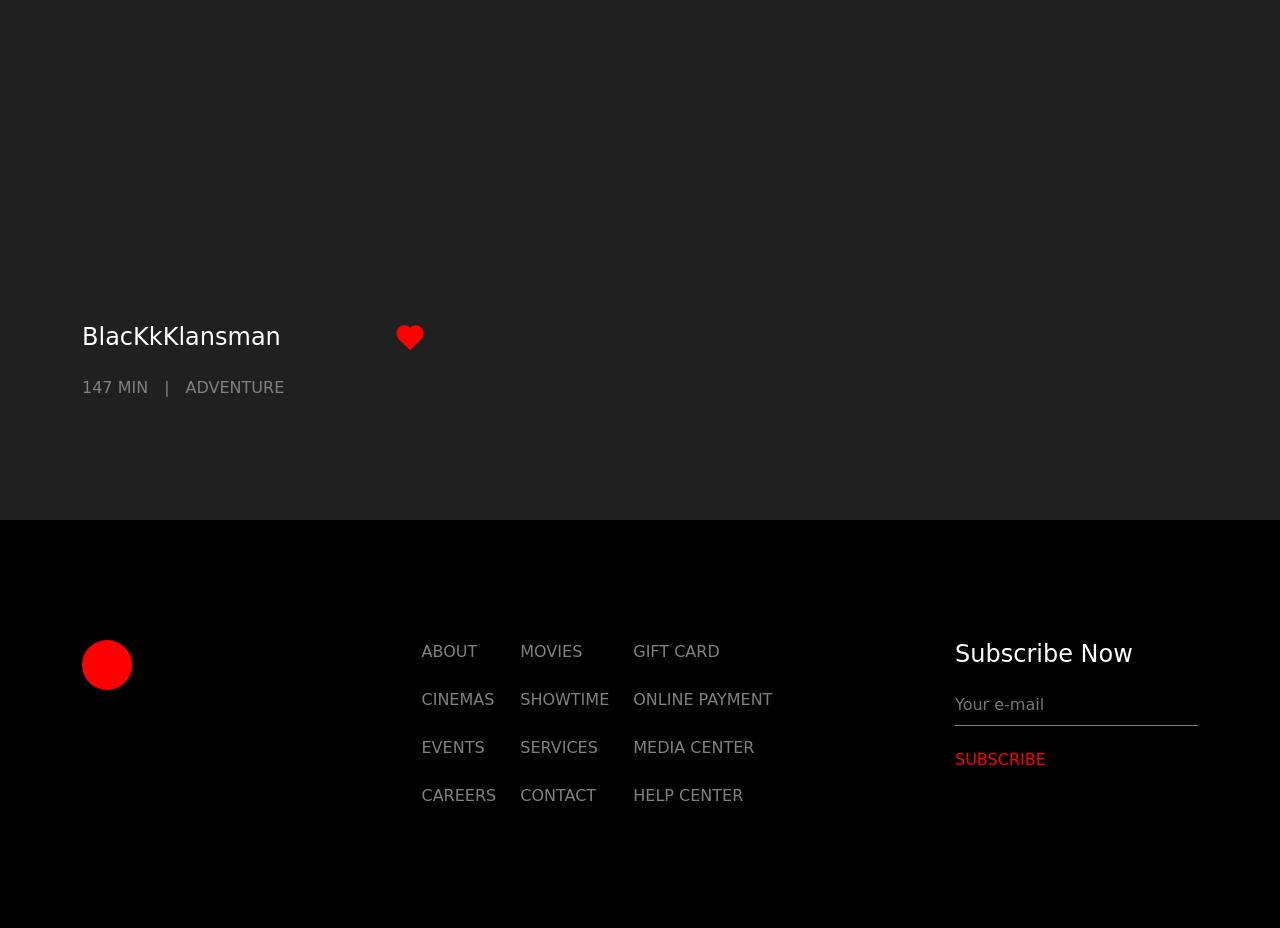
==== commit 95956138: "index so far" ====
--- a/project-buildup/html/index.html
+++ b/project-buildup/html/index.html
@@ -1,262 +1,382 @@
 <!DOCTYPE html>
 <html lang="en">
-
-<head>
-  <meta charset="UTF-8" />
-  <meta http-equiv="X-UA-Compatible" content="IE=edge" />
-  <meta name="viewport" content="width=device-width, initial-scale=1.0" />
-  <!-- Bootstrap CSS -->
-  <link href="https://cdn.jsdelivr.net/npm/bootstrap@5.2.1/dist/css/bootstrap.min.css" rel="stylesheet"
-    integrity="sha384-iYQeCzEYFbKjA/T2uDLTpkwGzCiq6soy8tYaI1GyVh/UjpbCx/TYkiZhlZB6+fzT" crossorigin="anonymous" />
-  <!-- Custom CSS -->
-  <link rel="stylesheet" href="../css/index.css" />
-  <title>Build-Up Project</title>
-</head>
-
-<body>
-  <div class="py-120px">
-    <section id="opening-this-week">
+  <head>
+    <meta charset="UTF-8" />
+    <meta http-equiv="X-UA-Compatible" content="IE=edge" />
+    <meta name="viewport" content="width=device-width, initial-scale=1.0" />
+    <!-- Bootstrap CSS -->
+    <link
+      href="https://cdn.jsdelivr.net/npm/bootstrap@5.2.1/dist/css/bootstrap.min.css"
+      rel="stylesheet"
+      integrity="sha384-iYQeCzEYFbKjA/T2uDLTpkwGzCiq6soy8tYaI1GyVh/UjpbCx/TYkiZhlZB6+fzT"
+      crossorigin="anonymous"
+    />
+    <!-- Custom CSS -->
+    <link rel="stylesheet" href="../css/index.css" />
+    <title>Build-Up Project</title>
+  </head>
+  <body>
+    <div class="container">
+      <form>
+        <div class="d-flex flex-column g-4">
+          <input type="text" name="title" />
+
+          <div class="d-flex flex-row">
+            <input
+              type="range"
+              min="0"
+              max="10"
+              step=".1"
+              name="score"
+              class="flex-grow-1"
+            />
+            <div class="score-display"></div>
+          </div>
+
+          <div class="d-flex flex-column g-2">
+            <div class="row" id="filter_genre"></div>
+          </div>
+          <button type="submit">Search</button>
+        </div>
+
+        <script>
+          const filterGenreContainer = document.getElementById("filter_genre");
+
+          fetch(new Request("https://api.jikan.moe/v4/genres/anime"))
+            .then((response) => {
+              return response.json();
+            })
+            .then((data) => {
+              data.data.forEach((genre) => {
+                const div = document.createElement("div");
+                div.classList.add("col-12", "col-lg-3");
+
+                const flex = document.createElement("div");
+                flex.classList.add("d-flex", "flex-row", "g-3");
+
+                const newCheckbox = document.createElement("input");
+                newCheckbox.setAttribute("type", "checkbox");
+                newCheckbox.setAttribute("value", genre.mal_id);
+                newCheckbox.setAttribute("id", `genre_${genre.mal_id}`);
+
+                const newLabel = document.createElement("label");
+                newLabel.textContent = `${genre.name}`;
+                newLabel.setAttribute("for", `genre_${genre.mal_id}`);
+
+                flex.append(newCheckbox, newLabel);
+                div.appendChild(flex);
+                filterGenreContainer.appendChild(div);
+              });
+            });
+
+          document
+            .querySelector('input[name="score"')
+            .addEventListener("change", (event) => {
+              document.querySelector(".score-display").textContent =
+                event.target.value;
+            });
+
+          const form = document.querySelector("form");
+          form.addEventListener("submit", (event) => {
+            event.preventDefault();
+
+            const genreCheckBoxes = filterGenreContainer.querySelectorAll(
+              'input[type="checkbox"'
+            );
+
+            let ids = [];
+            genreCheckBoxes.forEach((checkbox) => {
+              if (checkbox.checked) {
+                ids.push(checkbox.value);
+              }
+            });
+
+            const idsAsString = ids.join(",");
+
+            const title = document.querySelector('input[name="title"]');
+            const score = document.querySelector('input[name="score"]');
+           
+            fetch(
+              new Request(
+                `https://api.jikan.moe/v4/anime?q=${title.value}&genres=${idsAsString}&min_score=${score.value}=max_score=10`
+              )
+            )
+              .then((response) => {
+                return response.json();
+              })
+              .then((data) => {
+                console.log(data);
+              });
+          });
+        </script>
+      </form>
+    </div>
+    <div class="py-120px">
+      <section id="opening-this-week">
+        <div class="container">
+          <h1 class="mb-5">Opening This Week</h1>
+          <div class="row g-5">
+            <div class="col-12 col-md-6 col-xl-4 col-xxl-3">
+              <div class="card-movie d-flex flex-column g-4">
+                <img
+                  class="poster"
+                  src="https://m.media-amazon.com/images/M/MV5BNjRlZmM0ODktY2RjNS00ZDdjLWJhZGYtNDljNWZkMGM5MTg0XkEyXkFqcGdeQXVyNjAwMjI5MDk@._V1_FMjpg_UX1000_.jpg"
+                />
+                <div class="d-flex flex-row g-3 justify-content-between">
+                  <h4>Mission: Impossible – Fallout</h4>
+                  <div class="heart"></div>
+                </div>
+                <div class="d-flex flex-row g-3">
+                  <p>147 MIN</p>
+                  <p>|</p>
+                  <p>ADVENTURE</p>
+                </div>
+              </div>
+            </div>
+            <div class="col-12 col-md-6 col-xl-4 col-xxl-3">
+              <div class="card-movie d-flex flex-column g-4">
+                <img
+                  class="poster"
+                  src="https://m.media-amazon.com/images/M/MV5BNzA2Njg5NDAyNF5BMl5BanBnXkFtZTgwNzQxODMxOTE@._V1_.jpg"
+                />
+                <div class="d-flex flex-row g-3 justify-content-between">
+                  <h4>Cell</h4>
+                  <div class="heart"></div>
+                </div>
+                <div class="d-flex flex-row g-3">
+                  <p>147 MIN</p>
+                  <p>|</p>
+                  <p>ADVENTURE</p>
+                </div>
+              </div>
+            </div>
+            <div class="col-12 col-md-6 col-xl-4 col-xxl-3">
+              <div class="card-movie d-flex flex-column g-4">
+                <img
+                  class="poster"
+                  src="https://m.media-amazon.com/images/M/MV5BMTUxNzUwMjk1Nl5BMl5BanBnXkFtZTgwNDkwODI1MjI@._V1_.jpg"
+                />
+                <div class="d-flex flex-row g-3 justify-content-between">
+                  <h4>American Made</h4>
+                  <div class="heart"></div>
+                </div>
+                <div class="d-flex flex-row g-3">
+                  <p>147 MIN</p>
+                  <p>|</p>
+                  <p>ADVENTURE</p>
+                </div>
+              </div>
+            </div>
+            <div class="col-12 col-md-6 col-xl-4 col-xxl-3">
+              <div class="card-movie d-flex flex-column g-4">
+                <img
+                  class="poster"
+                  src="https://m.media-amazon.com/images/I/717QDxYBkbL._AC_SY679_.jpg"
+                />
+                <div class="d-flex flex-row g-3 justify-content-between">
+                  <h4>Baby Driver</h4>
+                  <div class="heart"></div>
+                </div>
+                <div class="d-flex flex-row g-3">
+                  <p>147 MIN</p>
+                  <p>|</p>
+                  <p>ADVENTURE</p>
+                </div>
+              </div>
+            </div>
+            <div class="col-12 col-md-6 col-xl-4 col-xxl-3">
+              <div class="card-movie d-flex flex-column g-4">
+                <img
+                  class="poster"
+                  src="https://m.media-amazon.com/images/M/MV5BMzJiNTI3MjItMGJiMy00YzA1LTg2MTItZmE1ZmRhOWQ0NGY1XkEyXkFqcGdeQXVyOTk4MTM0NQ@@._V1_.jpg"
+                />
+                <div class="d-flex flex-row g-3 justify-content-between">
+                  <h4>Ghost in the Shell</h4>
+                  <div class="heart"></div>
+                </div>
+                <div class="d-flex flex-row g-3">
+                  <p>147 MIN</p>
+                  <p>|</p>
+                  <p>ADVENTURE</p>
+                </div>
+              </div>
+            </div>
+            <div class="col-12 col-md-6 col-xl-4 col-xxl-3">
+              <div class="card-movie d-flex flex-column g-4">
+                <img
+                  class="poster"
+                  src="https://m.media-amazon.com/images/M/MV5BMTk1MDQxNDQzMV5BMl5BanBnXkFtZTgwNDY1MDQ3OTE@._V1_.jpg"
+                />
+                <div class="d-flex flex-row g-3 justify-content-between">
+                  <h4>American Honey</h4>
+                  <div class="heart"></div>
+                </div>
+                <div class="d-flex flex-row g-3">
+                  <p>147 MIN</p>
+                  <p>|</p>
+                  <p>ADVENTURE</p>
+                </div>
+              </div>
+            </div>
+            <div class="col-12 col-md-6 col-xl-4 col-xxl-3">
+              <div class="card-movie d-flex flex-column g-4">
+                <img
+                  class="poster"
+                  src="https://m.media-amazon.com/images/M/MV5BNTE5NjA2NzM5Ml5BMl5BanBnXkFtZTcwODg5NTE3Mw@@._V1_.jpg"
+                />
+                <div class="d-flex flex-row g-3 justify-content-between">
+                  <h4>I'm Still Here</h4>
+                  <div class="heart"></div>
+                </div>
+                <div class="d-flex flex-row g-3">
+                  <p>147 MIN</p>
+                  <p>|</p>
+                  <p>ADVENTURE</p>
+                </div>
+              </div>
+            </div>
+            <div class="col-12 col-md-6 col-xl-4 col-xxl-3">
+              <div class="card-movie d-flex flex-column g-4">
+                <img
+                  class="poster"
+                  src="https://pisces.bbystatic.com/image2/BestBuy_US/images/products/5709/5709847_so.jpg"
+                />
+                <div class="d-flex flex-row g-3 justify-content-between">
+                  <div class="heart"></div>
+                  <h4>Deepwater Horizon</h4>
+                </div>
+                <div class="d-flex flex-row g-3">
+                  <p>147 MIN</p>
+                  <p>|</p>
+                  <p>ADVENTURE</p>
+                </div>
+              </div>
+            </div>
+          </div>
+        </div>
+      </section>
       <div class="container">
-        <h1 class="mb-5">Opening This Week</h1>
-        <div class="row g-5">
-          <div class="col-12 col-md-6 col-xl-4 col-xxl-3">
-            <div class="card-movie d-flex flex-column g-4">
-              <img class="poster"
-                src="https://m.media-amazon.com/images/M/MV5BNjRlZmM0ODktY2RjNS00ZDdjLWJhZGYtNDljNWZkMGM5MTg0XkEyXkFqcGdeQXVyNjAwMjI5MDk@._V1_FMjpg_UX1000_.jpg" />
-              <div class="d-flex flex-row g-3 justify-content-between">
-                <h4>Mission: Impossible Fallout</h4>
-                <a class="moredetails" href="../html/details.html">More details</a>
-                <div class="heart"></div>
-              </div>
-              <div class="d-flex flex-row g-3">
-                <p>147 MIN</p>
-                <p>|</p>
-                <p>ADVENTURE</p>
-              </div>
-            </div>
-          </div>
-          <div class="col-12 col-md-6 col-xl-4 col-xxl-3">
-            <div class="card-movie d-flex flex-column g-4">
-              <img class="poster"
-                src="https://m.media-amazon.com/images/M/MV5BNzA2Njg5NDAyNF5BMl5BanBnXkFtZTgwNzQxODMxOTE@._V1_.jpg" />
-              <div class="d-flex flex-row g-3 justify-content-between">
-                <h4>Cell</h4>
-                <a class="moredetails" href="../html/details.html">More details</a>
-                <div class="heart"></div>
-              </div>
-              <div class="d-flex flex-row g-3">
-                <p>147 MIN</p>
-                <p>|</p>
-                <p>ADVENTURE</p>
-              </div>
-            </div>
-          </div>
-          <div class="col-12 col-md-6 col-xl-4 col-xxl-3">
-            <div class="card-movie d-flex flex-column g-4">
-              <img class="poster"
-                src="https://m.media-amazon.com/images/M/MV5BMTUxNzUwMjk1Nl5BMl5BanBnXkFtZTgwNDkwODI1MjI@._V1_.jpg" />
-              <div class="d-flex flex-row g-3 justify-content-between">
-                <h4>American Made</h4>
-                <a class="moredetails" href="../html/details.html">More details</a>
-                <div class="heart"></div>
-              </div>
-              <div class="d-flex flex-row g-3">
-                <p>147 MIN</p>
-                <p>|</p>
-                <p>ADVENTURE</p>
-              </div>
-            </div>
-          </div>
-          <div class="col-12 col-md-6 col-xl-4 col-xxl-3">
-            <div class="card-movie d-flex flex-column g-4">
-              <img class="poster" src="https://m.media-amazon.com/images/I/717QDxYBkbL._AC_SY679_.jpg" />
-              <div class="d-flex flex-row g-3 justify-content-between">
-                <h4>Baby Driver</h4>
-                <div class="heart"></div>
-              </div>
-              <div class="d-flex flex-row g-3">
-                <p>147 MIN</p>
-                <p>|</p>
-                <p>ADVENTURE</p>
-              </div>
-            </div>
-          </div>
-          <div class="col-12 col-md-6 col-xl-4 col-xxl-3">
-            <div class="card-movie d-flex flex-column g-4">
-              <img class="poster"
-                src="https://m.media-amazon.com/images/M/MV5BMzJiNTI3MjItMGJiMy00YzA1LTg2MTItZmE1ZmRhOWQ0NGY1XkEyXkFqcGdeQXVyOTk4MTM0NQ@@._V1_.jpg" />
-              <div class="d-flex flex-row g-3 justify-content-between">
-                <h4>Ghost in the Shell</h4>
-                <div class="heart"></div>
-              </div>
-              <div class="d-flex flex-row g-3">
-                <p>147 MIN</p>
-                <p>|</p>
-                <p>ADVENTURE</p>
-              </div>
-            </div>
-          </div>
-          <div class="col-12 col-md-6 col-xl-4 col-xxl-3">
-            <div class="card-movie d-flex flex-column g-4">
-              <img class="poster"
-                src="https://m.media-amazon.com/images/M/MV5BMTk1MDQxNDQzMV5BMl5BanBnXkFtZTgwNDY1MDQ3OTE@._V1_.jpg" />
-              <div class="d-flex flex-row g-3 justify-content-between">
-                <h4>American Honey</h4>
-                <div class="heart"></div>
-              </div>
-              <div class="d-flex flex-row g-3">
-                <p>147 MIN</p>
-                <p>|</p>
-                <p>ADVENTURE</p>
-              </div>
-            </div>
-          </div>
-          <div class="col-12 col-md-6 col-xl-4 col-xxl-3">
-            <div class="card-movie d-flex flex-column g-4">
-              <img class="poster"
-                src="https://m.media-amazon.com/images/M/MV5BNTE5NjA2NzM5Ml5BMl5BanBnXkFtZTcwODg5NTE3Mw@@._V1_.jpg" />
-              <div class="d-flex flex-row g-3 justify-content-between">
-                <h4>I'm Still Here</h4>
-                <div class="heart"></div>
-              </div>
-              <div class="d-flex flex-row g-3">
-                <p>147 MIN</p>
-                <p>|</p>
-                <p>ADVENTURE</p>
-              </div>
-            </div>
-          </div>
-          <div class="col-12 col-md-6 col-xl-4 col-xxl-3">
-            <div class="card-movie d-flex flex-column g-4">
-              <img class="poster"
-                src="https://pisces.bbystatic.com/image2/BestBuy_US/images/products/5709/5709847_so.jpg" />
-              <div class="d-flex flex-row g-3 justify-content-between">
-                <div class="heart"></div>
-                <h4>Deepwater Horizon</h4>
-              </div>
-              <div class="d-flex flex-row g-3">
-                <p>147 MIN</p>
-                <p>|</p>
-                <p>ADVENTURE</p>
-              </div>
+        <div class="separator my-100px"></div>
+      </div>
+      <section id="coming-soon">
+        <div class="container">
+          <h1 class="mb-5">Coming Soon</h1>
+          <div class="row g-5">
+            <div class="col-12 col-md-6 col-xl-4 col-xxl-3">
+              <div class="card-movie d-flex flex-column g-4">
+                <img
+                  class="poster"
+                  src="https://m.media-amazon.com/images/M/MV5BMjMxNjY2MDU1OV5BMl5BanBnXkFtZTgwNzY1MTUwNTM@._V1_.jpg"
+                />
+                <div class="d-flex flex-row g-3 justify-content-between">
+                  <h4>Avengers: Infinity War</h4>
+                  <div class="heart"></div>
+                </div>
+                <div class="d-flex flex-row g-3">
+                  <p>147 MIN</p>
+                  <p>|</p>
+                  <p>ADVENTURE</p>
+                </div>
+              </div>
+            </div>
+            <div class="col-12 col-md-6 col-xl-4 col-xxl-3">
+              <div class="card-movie d-flex flex-column g-4">
+                <img
+                  class="poster"
+                  src="https://m.media-amazon.com/images/M/MV5BNDc4MThhN2EtZjMzNC00ZDJmLThiZTgtNThlY2UxZWMzNjdkXkEyXkFqcGdeQXVyNDk3NzU2MTQ@._V1_.jpg"
+                />
+                <div class="d-flex flex-row g-3 justify-content-between">
+                  <h4>The Big Short</h4>
+                  <div class="heart"></div>
+                </div>
+                <div class="d-flex flex-row g-3">
+                  <p>147 MIN</p>
+                  <p>|</p>
+                  <p>ADVENTURE</p>
+                </div>
+              </div>
+            </div>
+            <div class="col-12 col-md-6 col-xl-4 col-xxl-3">
+              <div class="card-movie d-flex flex-column g-4">
+                <img
+                  class="poster"
+                  src="https://cdn.shopify.com/s/files/1/1057/4964/products/black-panther-vintage-movie-poster-original-1-sheet-27x41_1985x.jpeg?v=1556571865"
+                />
+                <div class="d-flex flex-row g-3 justify-content-between">
+                  <h4>Black Panther</h4>
+                  <div class="heart"></div>
+                </div>
+                <div class="d-flex flex-row g-3">
+                  <p>147 MIN</p>
+                  <p>|</p>
+                  <p>ADVENTURE</p>
+                </div>
+              </div>
+            </div>
+            <div class="col-12 col-md-6 col-xl-4 col-xxl-3">
+              <div class="card-movie d-flex flex-column g-4">
+                <img
+                  class="poster"
+                  src="https://m.media-amazon.com/images/M/MV5BMjUyOTE1NjI0OF5BMl5BanBnXkFtZTgwMTM4ODQ5NTM@._V1_.jpg"
+                />
+                <div class="d-flex flex-row g-3 justify-content-between">
+                  <h4>BlacKkKlansman</h4>
+                  <div class="heart"></div>
+                </div>
+                <div class="d-flex flex-row g-3">
+                  <p>147 MIN</p>
+                  <p>|</p>
+                  <p>ADVENTURE</p>
+                </div>
+              </div>
+            </div>
+          </div>
+        </div>
+      </section>
+    </div>
+    <footer class="py-120px">
+      <div class="container">
+        <div class="row g-5 justify-content-between">
+          <div class="col-12 col-xl-3">
+            <div class="logo"></div>
+          </div>
+          <div class="col-12 col-xl-5">
+            <div class="d-flex flex-column flex-md-row g-4">
+              <div class="d-flex flex-column g-4 flex-shrink-0">
+                <p>ABOUT</p>
+                <p>CINEMAS</p>
+                <p>EVENTS</p>
+                <p>CAREERS</p>
+              </div>
+              <div class="d-flex flex-column g-4 flex-shrink-0">
+                <p>MOVIES</p>
+                <p>SHOWTIME</p>
+                <p>SERVICES</p>
+                <p>CONTACT</p>
+              </div>
+              <div class="d-flex flex-column g-4 flex-shrink-0">
+                <p>GIFT CARD</p>
+                <p>ONLINE PAYMENT</p>
+                <p>MEDIA CENTER</p>
+                <p>HELP CENTER</p>
+              </div>
+            </div>
+          </div>
+          <div class="col-12 col-xl-3">
+            <div class="d-flex flex-column g-4">
+              <h4>Subscribe Now</h4>
+              <input placeholder="Your e-mail" />
+              <h6 class="alt">Subscribe</h6>
             </div>
           </div>
         </div>
       </div>
-    </section>
-    <div class="container">
-      <div class="separator my-100px"></div>
-    </div>
-    <section id="coming-soon">
-      <div class="container">
-        <h1 class="mb-5">Coming Soon</h1>
-        <div class="row g-5">
-          <div class="col-12 col-md-6 col-xl-4 col-xxl-3">
-            <div class="card-movie d-flex flex-column g-4">
-              <img class="poster"
-                src="https://m.media-amazon.com/images/M/MV5BMjMxNjY2MDU1OV5BMl5BanBnXkFtZTgwNzY1MTUwNTM@._V1_.jpg" />
-              <div class="d-flex flex-row g-3 justify-content-between">
-                <h4>Avengers: Infinity War</h4>
-                <div class="heart"></div>
-              </div>
-              <div class="d-flex flex-row g-3">
-                <p>147 MIN</p>
-                <p>|</p>
-                <p>ADVENTURE</p>
-              </div>
-            </div>
-          </div>
-          <div class="col-12 col-md-6 col-xl-4 col-xxl-3">
-            <div class="card-movie d-flex flex-column g-4">
-              <img class="poster"
-                src="https://m.media-amazon.com/images/M/MV5BNDc4MThhN2EtZjMzNC00ZDJmLThiZTgtNThlY2UxZWMzNjdkXkEyXkFqcGdeQXVyNDk3NzU2MTQ@._V1_.jpg" />
-              <div class="d-flex flex-row g-3 justify-content-between">
-                <h4>The Big Short</h4>
-                <div class="heart"></div>
-              </div>
-              <div class="d-flex flex-row g-3">
-                <p>147 MIN</p>
-                <p>|</p>
-                <p>ADVENTURE</p>
-              </div>
-            </div>
-          </div>
-          <div class="col-12 col-md-6 col-xl-4 col-xxl-3">
-            <div class="card-movie d-flex flex-column g-4">
-              <img class="poster"
-                src="https://cdn.shopify.com/s/files/1/1057/4964/products/black-panther-vintage-movie-poster-original-1-sheet-27x41_1985x.jpeg?v=1556571865" />
-              <div class="d-flex flex-row g-3 justify-content-between">
-                <h4>Black Panther</h4>
-                <div class="heart"></div>
-              </div>
-              <div class="d-flex flex-row g-3">
-                <p>147 MIN</p>
-                <p>|</p>
-                <p>ADVENTURE</p>
-              </div>
-            </div>
-          </div>
-          <div class="col-12 col-md-6 col-xl-4 col-xxl-3">
-            <div class="card-movie d-flex flex-column g-4">
-              <img class="poster"
-                src="https://m.media-amazon.com/images/M/MV5BMjUyOTE1NjI0OF5BMl5BanBnXkFtZTgwMTM4ODQ5NTM@._V1_.jpg" />
-              <div class="d-flex flex-row g-3 justify-content-between">
-                <h4>BlacKkKlansman</h4>
-                <div class="heart"></div>
-              </div>
-              <div class="d-flex flex-row g-3">
-                <p>147 MIN</p>
-                <p>|</p>
-                <p>ADVENTURE</p>
-              </div>
-            </div>
-          </div>
-        </div>
-      </div>
-    </section>
-  </div>
-  <footer class="py-120px">
-    <div class="container">
-      <div class="row g-5 justify-content-between">
-        <div class="col-12 col-xl-3">
-          <div class="logo"></div>
-        </div>
-        <div class="col-12 col-xl-5">
-          <div class="d-flex flex-column flex-md-row g-4">
-            <div class="d-flex flex-column g-4 flex-shrink-0">
-              <p>ABOUT</p>
-              <p>CINEMAS</p>
-              <p>EVENTS</p>
-              <p>CAREERS</p>
-            </div>
-            <div class="d-flex flex-column g-4 flex-shrink-0">
-              <p>MOVIES</p>
-              <p>SHOWTIME</p>
-              <p>SERVICES</p>
-              <p>CONTACT</p>
-            </div>
-            <div class="d-flex flex-column g-4 flex-shrink-0">
-              <p>GIFT CARD</p>
-              <p>ONLINE PAYMENT</p>
-              <p>MEDIA CENTER</p>
-              <p>HELP CENTER</p>
-            </div>
-          </div>
-        </div>
-        <div class="col-12 col-xl-3">
-          <div class="d-flex flex-column g-4">
-            <h4>Subscribe Now</h4>
-            <input placeholder="Your e-mail" />
-            <h6 class="alt">Subscribe</h6>
-          </div>
-        </div>
-      </div>
-    </div>
-  </footer>
-  <!-- Bootstrap JS -->
-  <script src="https://cdn.jsdelivr.net/npm/bootstrap@5.2.1/dist/js/bootstrap.bundle.min.js"
-    integrity="sha384-u1OknCvxWvY5kfmNBILK2hRnQC3Pr17a+RTT6rIHI7NnikvbZlHgTPOOmMi466C8" crossorigin="anonymous">
-  </script>
-</body>
-
-</html>+    </footer>
+    <!-- Bootstrap JS -->
+    <script
+      src="https://cdn.jsdelivr.net/npm/bootstrap@5.2.1/dist/js/bootstrap.bundle.min.js"
+      integrity="sha384-u1OknCvxWvY5kfmNBILK2hRnQC3Pr17a+RTT6rIHI7NnikvbZlHgTPOOmMi466C8"
+      crossorigin="anonymous"
+    ></script>
+  </body>
+</html>
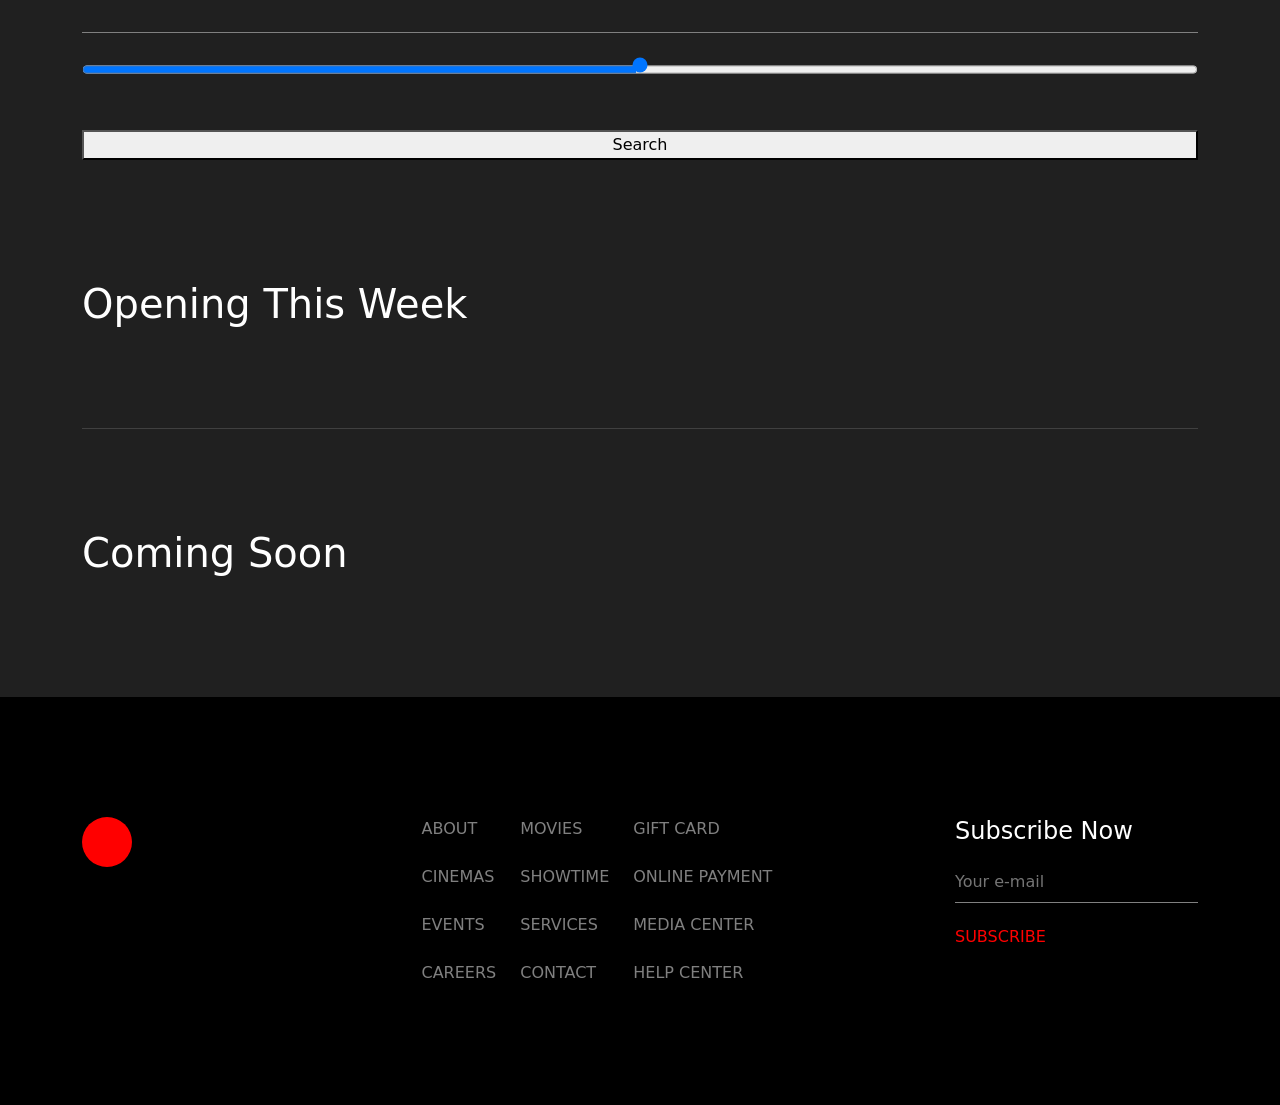
==== commit 92780117: "Anime" ====
--- a/project-buildup/html/index.html
+++ b/project-buildup/html/index.html
@@ -38,221 +38,13 @@
           </div>
           <button type="submit">Search</button>
         </div>
-
-        <script>
-          const filterGenreContainer = document.getElementById("filter_genre");
-
-          fetch(new Request("https://api.jikan.moe/v4/genres/anime"))
-            .then((response) => {
-              return response.json();
-            })
-            .then((data) => {
-              data.data.forEach((genre) => {
-                const div = document.createElement("div");
-                div.classList.add("col-12", "col-lg-3");
-
-                const flex = document.createElement("div");
-                flex.classList.add("d-flex", "flex-row", "g-3");
-
-                const newCheckbox = document.createElement("input");
-                newCheckbox.setAttribute("type", "checkbox");
-                newCheckbox.setAttribute("value", genre.mal_id);
-                newCheckbox.setAttribute("id", `genre_${genre.mal_id}`);
-
-                const newLabel = document.createElement("label");
-                newLabel.textContent = `${genre.name}`;
-                newLabel.setAttribute("for", `genre_${genre.mal_id}`);
-
-                flex.append(newCheckbox, newLabel);
-                div.appendChild(flex);
-                filterGenreContainer.appendChild(div);
-              });
-            });
-
-          document
-            .querySelector('input[name="score"')
-            .addEventListener("change", (event) => {
-              document.querySelector(".score-display").textContent =
-                event.target.value;
-            });
-
-          const form = document.querySelector("form");
-          form.addEventListener("submit", (event) => {
-            event.preventDefault();
-
-            const genreCheckBoxes = filterGenreContainer.querySelectorAll(
-              'input[type="checkbox"'
-            );
-
-            let ids = [];
-            genreCheckBoxes.forEach((checkbox) => {
-              if (checkbox.checked) {
-                ids.push(checkbox.value);
-              }
-            });
-
-            const idsAsString = ids.join(",");
-
-            const title = document.querySelector('input[name="title"]');
-            const score = document.querySelector('input[name="score"]');
-           
-            fetch(
-              new Request(
-                `https://api.jikan.moe/v4/anime?q=${title.value}&genres=${idsAsString}&min_score=${score.value}=max_score=10`
-              )
-            )
-              .then((response) => {
-                return response.json();
-              })
-              .then((data) => {
-                console.log(data);
-              });
-          });
-        </script>
       </form>
     </div>
     <div class="py-120px">
       <section id="opening-this-week">
         <div class="container">
           <h1 class="mb-5">Opening This Week</h1>
-          <div class="row g-5">
-            <div class="col-12 col-md-6 col-xl-4 col-xxl-3">
-              <div class="card-movie d-flex flex-column g-4">
-                <img
-                  class="poster"
-                  src="https://m.media-amazon.com/images/M/MV5BNjRlZmM0ODktY2RjNS00ZDdjLWJhZGYtNDljNWZkMGM5MTg0XkEyXkFqcGdeQXVyNjAwMjI5MDk@._V1_FMjpg_UX1000_.jpg"
-                />
-                <div class="d-flex flex-row g-3 justify-content-between">
-                  <h4>Mission: Impossible – Fallout</h4>
-                  <div class="heart"></div>
-                </div>
-                <div class="d-flex flex-row g-3">
-                  <p>147 MIN</p>
-                  <p>|</p>
-                  <p>ADVENTURE</p>
-                </div>
-              </div>
-            </div>
-            <div class="col-12 col-md-6 col-xl-4 col-xxl-3">
-              <div class="card-movie d-flex flex-column g-4">
-                <img
-                  class="poster"
-                  src="https://m.media-amazon.com/images/M/MV5BNzA2Njg5NDAyNF5BMl5BanBnXkFtZTgwNzQxODMxOTE@._V1_.jpg"
-                />
-                <div class="d-flex flex-row g-3 justify-content-between">
-                  <h4>Cell</h4>
-                  <div class="heart"></div>
-                </div>
-                <div class="d-flex flex-row g-3">
-                  <p>147 MIN</p>
-                  <p>|</p>
-                  <p>ADVENTURE</p>
-                </div>
-              </div>
-            </div>
-            <div class="col-12 col-md-6 col-xl-4 col-xxl-3">
-              <div class="card-movie d-flex flex-column g-4">
-                <img
-                  class="poster"
-                  src="https://m.media-amazon.com/images/M/MV5BMTUxNzUwMjk1Nl5BMl5BanBnXkFtZTgwNDkwODI1MjI@._V1_.jpg"
-                />
-                <div class="d-flex flex-row g-3 justify-content-between">
-                  <h4>American Made</h4>
-                  <div class="heart"></div>
-                </div>
-                <div class="d-flex flex-row g-3">
-                  <p>147 MIN</p>
-                  <p>|</p>
-                  <p>ADVENTURE</p>
-                </div>
-              </div>
-            </div>
-            <div class="col-12 col-md-6 col-xl-4 col-xxl-3">
-              <div class="card-movie d-flex flex-column g-4">
-                <img
-                  class="poster"
-                  src="https://m.media-amazon.com/images/I/717QDxYBkbL._AC_SY679_.jpg"
-                />
-                <div class="d-flex flex-row g-3 justify-content-between">
-                  <h4>Baby Driver</h4>
-                  <div class="heart"></div>
-                </div>
-                <div class="d-flex flex-row g-3">
-                  <p>147 MIN</p>
-                  <p>|</p>
-                  <p>ADVENTURE</p>
-                </div>
-              </div>
-            </div>
-            <div class="col-12 col-md-6 col-xl-4 col-xxl-3">
-              <div class="card-movie d-flex flex-column g-4">
-                <img
-                  class="poster"
-                  src="https://m.media-amazon.com/images/M/MV5BMzJiNTI3MjItMGJiMy00YzA1LTg2MTItZmE1ZmRhOWQ0NGY1XkEyXkFqcGdeQXVyOTk4MTM0NQ@@._V1_.jpg"
-                />
-                <div class="d-flex flex-row g-3 justify-content-between">
-                  <h4>Ghost in the Shell</h4>
-                  <div class="heart"></div>
-                </div>
-                <div class="d-flex flex-row g-3">
-                  <p>147 MIN</p>
-                  <p>|</p>
-                  <p>ADVENTURE</p>
-                </div>
-              </div>
-            </div>
-            <div class="col-12 col-md-6 col-xl-4 col-xxl-3">
-              <div class="card-movie d-flex flex-column g-4">
-                <img
-                  class="poster"
-                  src="https://m.media-amazon.com/images/M/MV5BMTk1MDQxNDQzMV5BMl5BanBnXkFtZTgwNDY1MDQ3OTE@._V1_.jpg"
-                />
-                <div class="d-flex flex-row g-3 justify-content-between">
-                  <h4>American Honey</h4>
-                  <div class="heart"></div>
-                </div>
-                <div class="d-flex flex-row g-3">
-                  <p>147 MIN</p>
-                  <p>|</p>
-                  <p>ADVENTURE</p>
-                </div>
-              </div>
-            </div>
-            <div class="col-12 col-md-6 col-xl-4 col-xxl-3">
-              <div class="card-movie d-flex flex-column g-4">
-                <img
-                  class="poster"
-                  src="https://m.media-amazon.com/images/M/MV5BNTE5NjA2NzM5Ml5BMl5BanBnXkFtZTcwODg5NTE3Mw@@._V1_.jpg"
-                />
-                <div class="d-flex flex-row g-3 justify-content-between">
-                  <h4>I'm Still Here</h4>
-                  <div class="heart"></div>
-                </div>
-                <div class="d-flex flex-row g-3">
-                  <p>147 MIN</p>
-                  <p>|</p>
-                  <p>ADVENTURE</p>
-                </div>
-              </div>
-            </div>
-            <div class="col-12 col-md-6 col-xl-4 col-xxl-3">
-              <div class="card-movie d-flex flex-column g-4">
-                <img
-                  class="poster"
-                  src="https://pisces.bbystatic.com/image2/BestBuy_US/images/products/5709/5709847_so.jpg"
-                />
-                <div class="d-flex flex-row g-3 justify-content-between">
-                  <div class="heart"></div>
-                  <h4>Deepwater Horizon</h4>
-                </div>
-                <div class="d-flex flex-row g-3">
-                  <p>147 MIN</p>
-                  <p>|</p>
-                  <p>ADVENTURE</p>
-                </div>
-              </div>
-            </div>
-          </div>
+          <div class="row g-5" id="movie-container"></div>
         </div>
       </section>
       <div class="container">
@@ -261,76 +53,7 @@
       <section id="coming-soon">
         <div class="container">
           <h1 class="mb-5">Coming Soon</h1>
-          <div class="row g-5">
-            <div class="col-12 col-md-6 col-xl-4 col-xxl-3">
-              <div class="card-movie d-flex flex-column g-4">
-                <img
-                  class="poster"
-                  src="https://m.media-amazon.com/images/M/MV5BMjMxNjY2MDU1OV5BMl5BanBnXkFtZTgwNzY1MTUwNTM@._V1_.jpg"
-                />
-                <div class="d-flex flex-row g-3 justify-content-between">
-                  <h4>Avengers: Infinity War</h4>
-                  <div class="heart"></div>
-                </div>
-                <div class="d-flex flex-row g-3">
-                  <p>147 MIN</p>
-                  <p>|</p>
-                  <p>ADVENTURE</p>
-                </div>
-              </div>
-            </div>
-            <div class="col-12 col-md-6 col-xl-4 col-xxl-3">
-              <div class="card-movie d-flex flex-column g-4">
-                <img
-                  class="poster"
-                  src="https://m.media-amazon.com/images/M/MV5BNDc4MThhN2EtZjMzNC00ZDJmLThiZTgtNThlY2UxZWMzNjdkXkEyXkFqcGdeQXVyNDk3NzU2MTQ@._V1_.jpg"
-                />
-                <div class="d-flex flex-row g-3 justify-content-between">
-                  <h4>The Big Short</h4>
-                  <div class="heart"></div>
-                </div>
-                <div class="d-flex flex-row g-3">
-                  <p>147 MIN</p>
-                  <p>|</p>
-                  <p>ADVENTURE</p>
-                </div>
-              </div>
-            </div>
-            <div class="col-12 col-md-6 col-xl-4 col-xxl-3">
-              <div class="card-movie d-flex flex-column g-4">
-                <img
-                  class="poster"
-                  src="https://cdn.shopify.com/s/files/1/1057/4964/products/black-panther-vintage-movie-poster-original-1-sheet-27x41_1985x.jpeg?v=1556571865"
-                />
-                <div class="d-flex flex-row g-3 justify-content-between">
-                  <h4>Black Panther</h4>
-                  <div class="heart"></div>
-                </div>
-                <div class="d-flex flex-row g-3">
-                  <p>147 MIN</p>
-                  <p>|</p>
-                  <p>ADVENTURE</p>
-                </div>
-              </div>
-            </div>
-            <div class="col-12 col-md-6 col-xl-4 col-xxl-3">
-              <div class="card-movie d-flex flex-column g-4">
-                <img
-                  class="poster"
-                  src="https://m.media-amazon.com/images/M/MV5BMjUyOTE1NjI0OF5BMl5BanBnXkFtZTgwMTM4ODQ5NTM@._V1_.jpg"
-                />
-                <div class="d-flex flex-row g-3 justify-content-between">
-                  <h4>BlacKkKlansman</h4>
-                  <div class="heart"></div>
-                </div>
-                <div class="d-flex flex-row g-3">
-                  <p>147 MIN</p>
-                  <p>|</p>
-                  <p>ADVENTURE</p>
-                </div>
-              </div>
-            </div>
-          </div>
+          <div class="row g-5"></div>
         </div>
       </section>
     </div>
@@ -378,5 +101,142 @@
       integrity="sha384-u1OknCvxWvY5kfmNBILK2hRnQC3Pr17a+RTT6rIHI7NnikvbZlHgTPOOmMi466C8"
       crossorigin="anonymous"
     ></script>
+
+    <script>
+      const filterGenreContainer = document.getElementById("filter_genre");
+
+      fetch(new Request("https://api.jikan.moe/v4/genres/anime"))
+        .then((response) => {
+          return response.json();
+        })
+        .then((data) => {
+          data.data.forEach((genre) => {
+            const div = document.createElement("div");
+            div.classList.add("col-12", "col-lg-3");
+
+            const flex = document.createElement("div");
+            flex.classList.add("d-flex", "flex-row", "g-3");
+
+            const newCheckbox = document.createElement("input");
+            newCheckbox.setAttribute("type", "checkbox");
+            newCheckbox.setAttribute("value", genre.mal_id);
+            newCheckbox.setAttribute("id", `genre_${genre.mal_id}`);
+
+            const newLabel = document.createElement("label");
+            newLabel.textContent = `${genre.name}`;
+            newLabel.setAttribute("for", `genre_${genre.mal_id}`);
+
+            flex.append(newCheckbox, newLabel);
+            div.appendChild(flex);
+            filterGenreContainer.appendChild(div);
+          });
+        });
+
+      document
+        .querySelector('input[name="score"')
+        .addEventListener("change", (event) => {
+          document.querySelector(".score-display").textContent =
+            event.target.value;
+        });
+
+      const form = document.querySelector("form");
+      form.addEventListener("submit", (event) => {
+        event.preventDefault();
+
+        const genreCheckBoxes = filterGenreContainer.querySelectorAll(
+          'input[type="checkbox"'
+        );
+
+        let ids = [];
+        genreCheckBoxes.forEach((checkbox) => {
+          if (checkbox.checked) {
+            ids.push(checkbox.value);
+          }
+        });
+
+        const idsAsString = ids.join(",");
+
+        const title = document.querySelector('input[name="title"]');
+        const score = document.querySelector('input[name="score"]');
+
+        fetch(
+          new Request(
+            `https://api.jikan.moe/v4/anime?q=${title.value}&genres=${idsAsString}&min_score=${score.value}=max_score=10`
+          )
+        )
+          .then((response) => {
+            return response.json();
+          })
+          .then((dataArray) => {
+            console.log(dataArray);
+
+            const movieContainer = document.getElementById("movie-container");
+
+            movieContainer.replaceChildren();
+
+            dataArray.data.forEach((movie) => {
+              const responsiveDiv = document.createElement("div");
+              responsiveDiv.classList.add(
+                "col-12",
+                "col-md-6",
+                "col-xl-4",
+                "col-xxl-3"
+              );
+
+              const cardMovie = document.createElement("div");
+              cardMovie.classList.add(
+                "card-movie",
+                "d-flex",
+                "flex-column",
+                "g-4"
+              );
+
+              const image = document.createElement("img");
+              image.classList.add("poster");
+              image.src = movie.images.jpg.image_url;
+
+              const titleContainer = document.createElement("div");
+              titleContainer.classList.add(
+                "d-flex",
+                "flex-row",
+                "g-3",
+                "justify-content-between"
+              );
+
+              const heading = document.createElement("h4");
+              heading.textContent = movie.title;
+
+              const anchor = document.createElement("a");
+              anchor.href = `./details.html?id=${movie.mal_id}`;
+              anchor.textContent = "More info";
+
+              const heart = document.createElement("div");
+              heart.classList.add("heart");
+
+              titleContainer.append(heading, anchor, heart);
+
+              const detailContainer = document.createElement("div");
+              detailContainer.classList.add("d-flex", "flex-row", "g-3");
+
+              const duration = document.createElement("p");
+              duration.textContent = `${movie.duration}`;
+
+              const seperator = document.createElement("p");
+              seperator.textContent = "|";
+
+              const genre = document.createElement("p");
+
+              genre.textContent = `${movie.genres[0].name}`;
+
+              detailContainer.append(duration, seperator, genre);
+
+              cardMovie.append(image, titleContainer, detailContainer);
+
+              responsiveDiv.appendChild(cardMovie);
+              movieContainer.appendChild(responsiveDiv);
+            });
+          });
+      });
+    </script>
   </body>
 </html>
